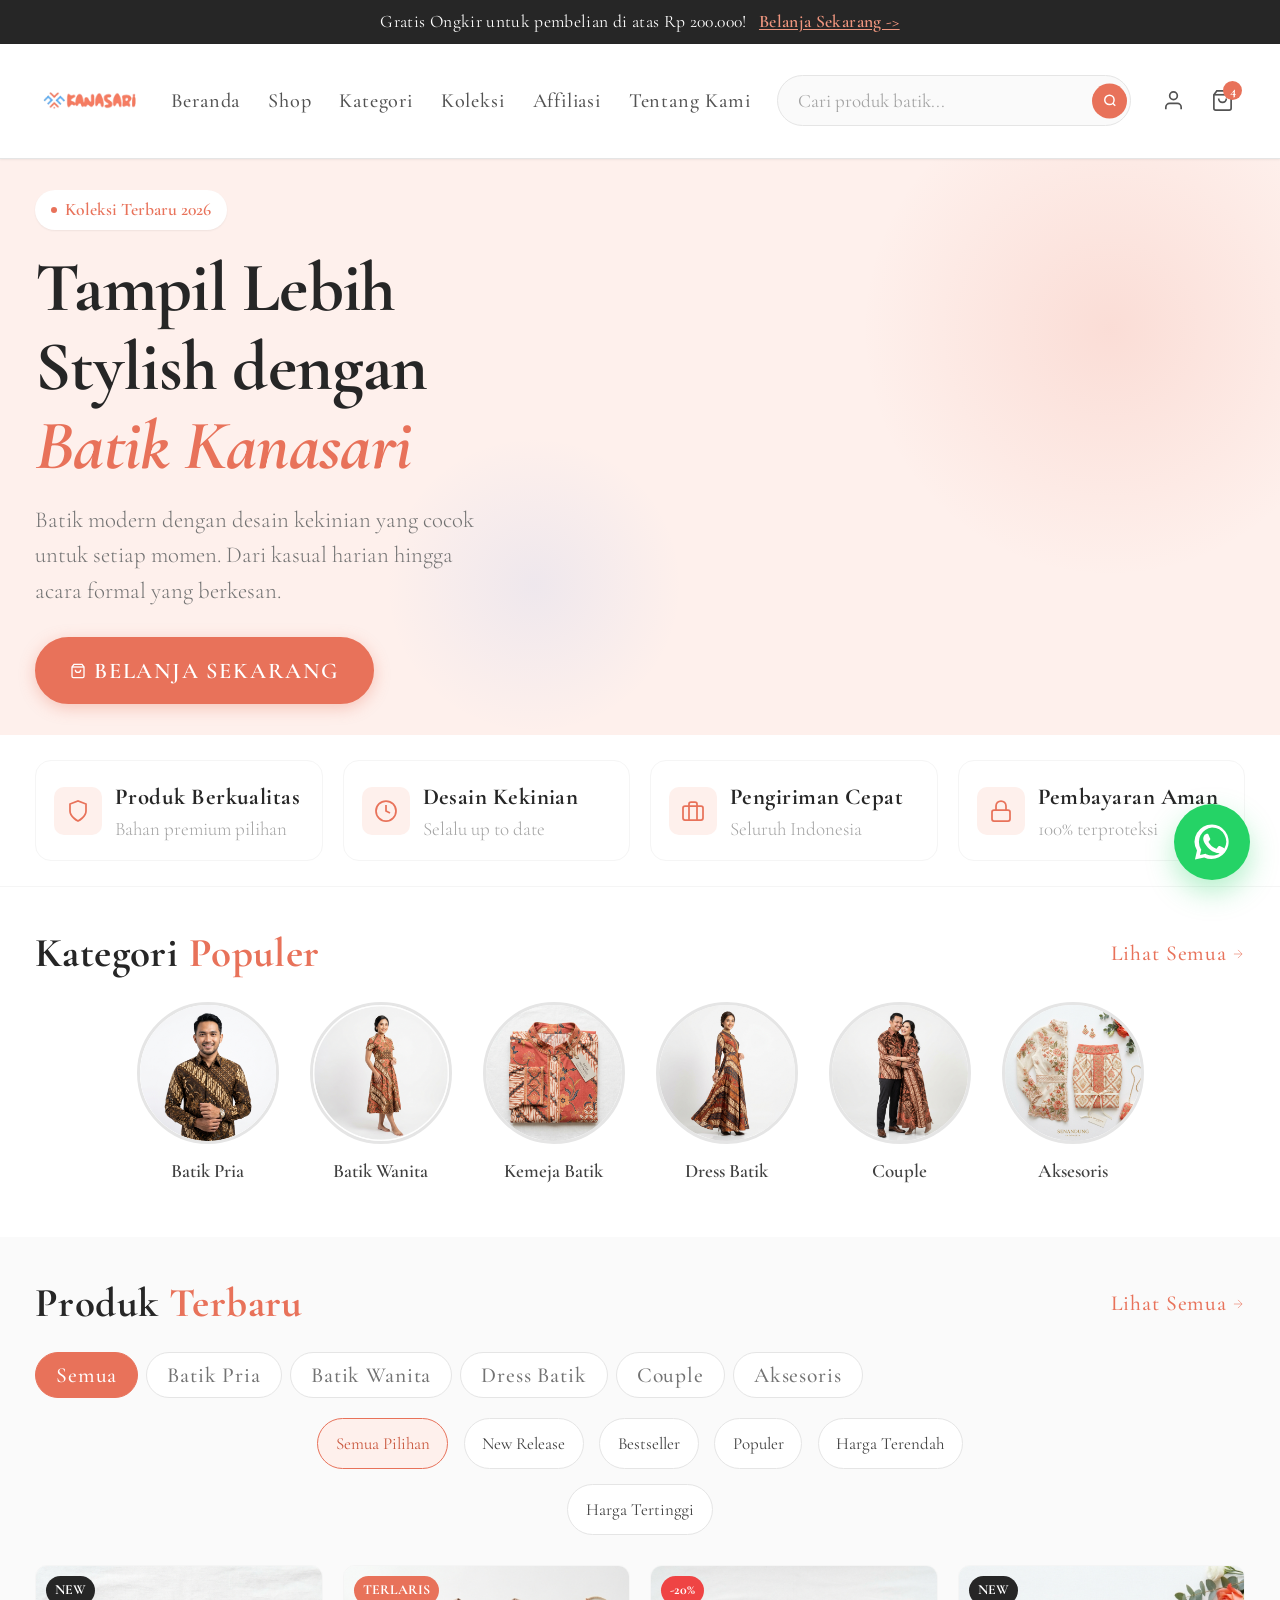
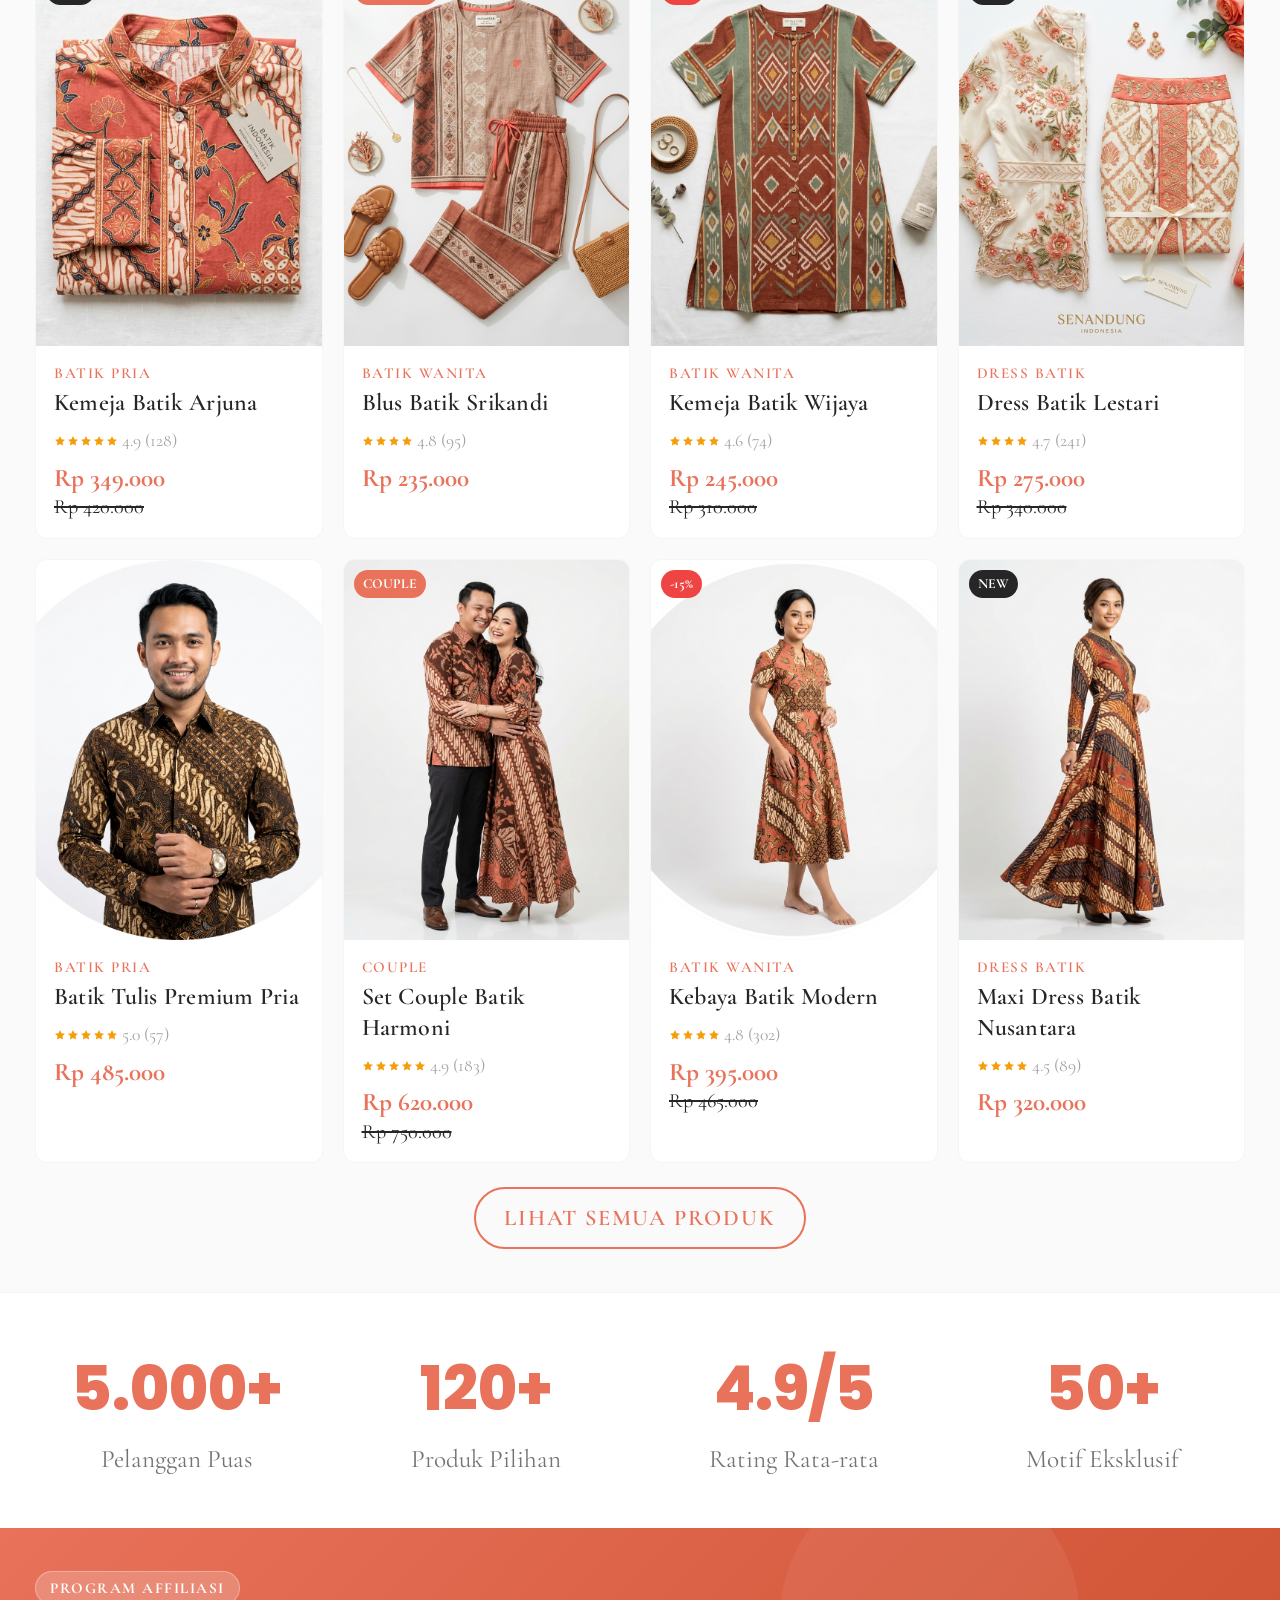
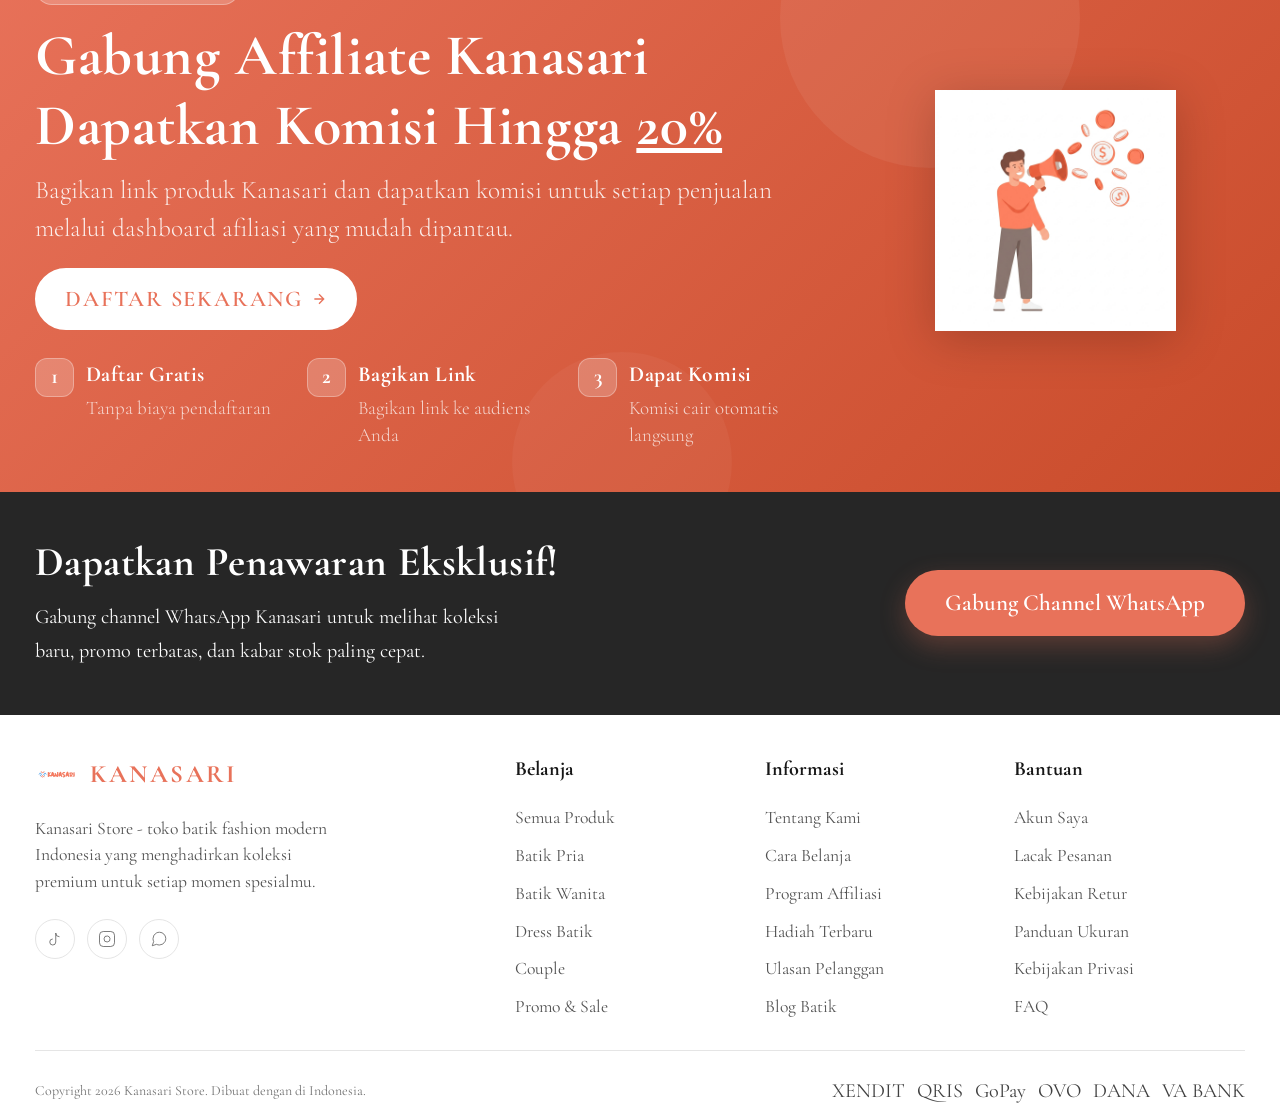
==== index.html @ a5b1cccd "Initial Kanasari Store frontend prototype" ====
<!doctype html>
<html lang="id">
  <head>
    <meta charset="UTF-8" />
    <meta name="viewport" content="width=device-width, initial-scale=1.0" />
    <title>Kanasari Store - Batik Fashion Modern Indonesia</title>
    <meta
      name="description"
      content="Kanasari Store - toko batik fashion modern terpercaya. Temukan koleksi batik pria, wanita, couple, dan dress batik berkualitas premium. Gratis ongkir, pembayaran aman."
    />
    <link rel="preconnect" href="https://fonts.googleapis.com" />
    <link rel="preconnect" href="https://fonts.gstatic.com" crossorigin />
    <link
      href="https://fonts.googleapis.com/css2?family=Poppins:wght@300;400;500;600;700;800&display=swap"
      rel="stylesheet"
    />
    <link rel="stylesheet" href="assets/css/style.css?v=desktop-plus10a" />
    <link
      rel="icon"
      href="data:image/svg+xml,<svg xmlns='http://www.w3.org/2000/svg' viewBox='0 0 100 100'><text y='.9em' font-size='90'>K</text></svg>"
    />
  </head>
  <body>
    <!-- ==============================
     ANNOUNCEMENT BAR
     ============================== -->
    <div class="announcement-bar" id="ann-bar">
      Gratis Ongkir untuk pembelian di atas Rp 200.000!
      <a href="#products">Belanja Sekarang -></a>
    </div>

    <!-- ==============================
     NAVBAR
     ============================== -->
    <nav id="navbar" role="navigation" aria-label="Navigasi utama">
      <div class="container">
        <div class="nav-inner">
          <!-- Logo -->
          <a
            href="index.html"
            class="nav-logo"
            aria-label="Kanasari Store - Home"
          >
            <img
              src="assets/img/logo.png"
              alt="Kanasari"
              onerror="
                this.onerror = null;
                this.src = '';
                this.parentElement.innerHTML =
                  '<span style=\'font-size: 1.375rem;font-weight:700;color:#E8725A;letter-spacing:1px;\'>KANASARI</span>';
              "
            />
          </a>

          <!-- Desktop Nav Links -->
          <ul class="nav-links" role="list">
            <li>
              <a href="index.html" class="nav-link active" id="nl-home"
                >Beranda</a
              >
            </li>
            <li><a href="#products" class="nav-link" id="nl-shop">Shop</a></li>
            <li>
              <a href="#categories" class="nav-link" id="nl-cat">Kategori</a>
            </li>
            <li><a href="#" class="nav-link" id="nl-koleksi">Koleksi</a></li>
            <li>
              <a href="affiliate-login.html" class="nav-link" id="nl-aff"
                >Affiliasi</a
              >
            </li>
            <li>
              <a href="#about-strip" class="nav-link" id="nl-about"
                >Tentang Kami</a
              >
            </li>
          </ul>

          <!-- Search -->
          <div class="nav-search" role="search">
            <label for="nav-search-input" class="visually-hidden"
              >Cari produk</label
            >
            <input
              type="search"
              id="nav-search-input"
              placeholder="Cari produk batik..."
              autocomplete="off"
            />
            <button class="nav-search-btn" aria-label="Cari">
              <svg viewBox="0 0 24 24" fill="none" stroke="currentColor">
                <circle cx="11" cy="11" r="8" />
                <line x1="21" y1="21" x2="16.65" y2="16.65" />
              </svg>
            </button>
          </div>

          <!-- Nav Action Icons -->
          <div class="nav-actions">
            <a
              href="login.html"
              class="nav-action-btn"
              id="nav-account"
              aria-label="Akun Saya"
            >
              <svg viewBox="0 0 24 24" fill="none" stroke="currentColor">
                <path d="M20 21v-2a4 4 0 0 0-4-4H8a4 4 0 0 0-4 4v2" />
                <circle cx="12" cy="7" r="4" />
              </svg>
            </a>
            <button
              class="nav-action-btn"
              id="cart-toggle-btn"
              aria-label="Keranjang"
              style="position: relative"
            >
              <svg viewBox="0 0 24 24" fill="none" stroke="currentColor">
                <path d="M6 2L3 6v14a2 2 0 0 0 2 2h14a2 2 0 0 0 2-2V6l-3-4z" />
                <line x1="3" y1="6" x2="21" y2="6" />
                <path d="M16 10a4 4 0 0 1-8 0" />
              </svg>
              <span class="nav-badge" id="cart-count" aria-label="3 item"
                >3</span
              >
            </button>
            <!-- Mobile Toggle -->
            <button
              class="nav-toggle"
              id="nav-toggle-btn"
              aria-label="Menu"
              aria-expanded="false"
            >
              <div class="hamburger" id="hamburger">
                <span></span><span></span><span></span>
              </div>
            </button>
          </div>
        </div>
      </div>
    </nav>

    <!-- Mobile Menu -->
    <div class="nav-mobile" id="nav-mobile">
      <ul class="nav-mobile-links">
        <li><a href="index.html" class="nav-mobile-link">Beranda</a></li>
        <li><a href="#products" class="nav-mobile-link">Shop</a></li>
        <li><a href="#categories" class="nav-mobile-link">Kategori</a></li>
        <li><a href="#" class="nav-mobile-link">Koleksi</a></li>
        <li>
          <a href="affiliate-login.html" class="nav-mobile-link">Affiliasi</a>
        </li>
        <li><a href="#about-strip" class="nav-mobile-link">Tentang Kami</a></li>
      </ul>
    </div>

    <!-- ==============================
     MAIN CONTENT
     ============================== -->
    <main>
      <!-- ========== HERO ========== -->
      <section id="hero" aria-label="Banner utama">
        <div class="container">
          <div class="hero-inner">
            <!-- Content -->
            <div class="hero-content" data-reveal>
              <div class="hero-badge">Koleksi Terbaru 2026</div>
              <h1 class="hero-title">
                Tampil Lebih<br />
                Stylish dengan<br />
                <span class="accent">Batik Kanasari</span>
              </h1>
              <p class="hero-desc">
                Batik modern dengan desain kekinian yang cocok untuk setiap
                momen. Dari kasual harian hingga acara formal yang berkesan.
              </p>
              <div class="hero-actions">
                <a
                  href="#products"
                  class="btn btn-primary btn-lg"
                  id="hero-shop-btn"
                >
                  <svg viewBox="0 0 24 24" fill="none" stroke="currentColor">
                    <path
                      d="M6 2L3 6v14a2 2 0 0 0 2 2h14a2 2 0 0 0 2-2V6l-3-4z"
                    />
                    <line x1="3" y1="6" x2="21" y2="6" />
                    <path d="M16 10a4 4 0 0 1-8 0" />
                  </svg>
                  Belanja Sekarang
                </a>
              </div>
            </div>

            <!-- Hero Image -->
            <div class="hero-image-wrap" data-reveal data-delay="2">
              <div class="hero-slider" aria-label="Slide koleksi Kanasari">
                <img
                  src="assets/img/hero.png"
                  alt="Pasangan mengenakan batik Kanasari"
                  class="hero-image hero-slide hero-slide-1"
                  loading="eager"
                  width="480"
                  height="480"
                />
                <img
                  src="assets/img/cat_wanita.png"
                  alt="Koleksi batik wanita Kanasari"
                  class="hero-image hero-slide hero-slide-2"
                  loading="eager"
                  width="480"
                  height="480"
                />
                <img
                  src="assets/img/cat_couple.png"
                  alt="Koleksi batik couple Kanasari"
                  class="hero-image hero-slide hero-slide-3"
                  loading="eager"
                  width="480"
                  height="480"
                />
              </div>
            </div>
          </div>
        </div>
      </section>

      <!-- ========== FEATURES ========== -->
      <section id="features" aria-label="Keunggulan toko">
        <div class="container">
          <div class="features-grid">
            <div class="feature-item" data-reveal>
              <div class="feature-icon">
                <svg viewBox="0 0 24 24" fill="none" stroke="currentColor">
                  <path d="M12 22s8-4 8-10V5l-8-3-8 3v7c0 6 8 10 8 10z" />
                </svg>
              </div>
              <div class="feature-text">
                <div class="feature-title">Produk Berkualitas</div>
                <div class="feature-desc">Bahan premium pilihan</div>
              </div>
            </div>

            <div class="feature-item" data-reveal data-delay="1">
              <div class="feature-icon">
                <svg viewBox="0 0 24 24" fill="none" stroke="currentColor">
                  <circle cx="12" cy="12" r="10" />
                  <path d="M12 6v6l4 2" />
                </svg>
              </div>
              <div class="feature-text">
                <div class="feature-title">Desain Kekinian</div>
                <div class="feature-desc">Selalu up to date</div>
              </div>
            </div>

            <div class="feature-item" data-reveal data-delay="2">
              <div class="feature-icon">
                <svg viewBox="0 0 24 24" fill="none" stroke="currentColor">
                  <rect x="2" y="7" width="20" height="14" rx="2" ry="2" />
                  <path d="M16 21V5a2 2 0 0 0-2-2h-4a2 2 0 0 0-2 2v16" />
                </svg>
              </div>
              <div class="feature-text">
                <div class="feature-title">Pengiriman Cepat</div>
                <div class="feature-desc">Seluruh Indonesia</div>
              </div>
            </div>

            <div class="feature-item" data-reveal data-delay="3">
              <div class="feature-icon">
                <svg viewBox="0 0 24 24" fill="none" stroke="currentColor">
                  <rect x="3" y="11" width="18" height="11" rx="2" ry="2" />
                  <path d="M7 11V7a5 5 0 0 1 10 0v4" />
                </svg>
              </div>
              <div class="feature-text">
                <div class="feature-title">Pembayaran Aman</div>
                <div class="feature-desc">100% terproteksi</div>
              </div>
            </div>
          </div>
        </div>
      </section>

      <!-- ========== CATEGORIES ========== -->
      <section id="categories" class="section" aria-label="Kategori produk">
        <div class="container">
          <div class="section-header" data-reveal>
            <h2 class="section-title">Kategori <span>Populer</span></h2>
            <a href="#products" class="see-all" id="see-all-cats" onclick="filterTab('all')">
              Lihat Semua
              <svg
                viewBox="0 0 24 24"
                fill="none"
                stroke="currentColor"
                width="14"
                height="14"
              >
                <path d="M5 12h14M12 5l7 7-7 7" />
              </svg>
            </a>
          </div>

          <div class="categories-scroll" role="list" data-reveal data-delay="1">
            <div
              class="category-item"
              role="listitem"
              onclick="filterTab('pria')"
              aria-label="Kategori Batik Pria"
            >
              <div class="category-img-wrap">
                <img
                  src="assets/img/cat_pria.png"
                  alt="Batik Pria"
                  class="category-img"
                  loading="lazy"
                  width="100"
                  height="100"
                />
              </div>
              <span class="category-name">Batik Pria</span>
            </div>

            <div
              class="category-item"
              role="listitem"
              onclick="filterTab('wanita')"
              aria-label="Kategori Batik Wanita"
            >
              <div class="category-img-wrap">
                <img
                  src="assets/img/cat_wanita.png"
                  alt="Batik Wanita"
                  class="category-img"
                  loading="lazy"
                  width="100"
                  height="100"
                />
              </div>
              <span class="category-name">Batik Wanita</span>
            </div>

            <div
              class="category-item"
              role="listitem"
              onclick="filterTab('pria')"
              aria-label="Kategori Kemeja Batik"
            >
              <div class="category-img-wrap">
                <img
                  src="assets/img/product_1.png"
                  alt="Kemeja Batik"
                  class="category-img"
                  loading="lazy"
                  width="100"
                  height="100"
                />
              </div>
              <span class="category-name">Kemeja Batik</span>
            </div>

            <div
              class="category-item"
              role="listitem"
              onclick="filterTab('dress')"
              aria-label="Kategori Dress Batik"
            >
              <div class="category-img-wrap">
                <img
                  src="assets/img/cat_dress.png"
                  alt="Dress Batik"
                  class="category-img"
                  loading="lazy"
                  width="100"
                  height="100"
                />
              </div>
              <span class="category-name">Dress Batik</span>
            </div>

            <div
              class="category-item"
              role="listitem"
              onclick="filterTab('couple')"
              aria-label="Kategori Couple Batik"
            >
              <div class="category-img-wrap">
                <img
                  src="assets/img/cat_couple.png"
                  alt="Couple Batik"
                  class="category-img"
                  loading="lazy"
                  width="100"
                  height="100"
                />
              </div>
              <span class="category-name">Couple</span>
            </div>

            <div
              class="category-item"
              role="listitem"
              onclick="filterTab('aksesoris')"
              aria-label="Kategori Aksesoris"
            >
              <div class="category-img-wrap">
                <img
                  src="assets/img/product_4.png"
                  alt="Aksesoris"
                  class="category-img"
                  loading="lazy"
                  width="100"
                  height="100"
                />
              </div>
              <span class="category-name">Aksesoris</span>
            </div>
          </div>
        </div>
      </section>

      <!-- ========== PRODUCTS ========== -->
      <section id="products" class="section" aria-label="Produk terbaru">
        <div class="container">
          <div class="section-header" data-reveal>
            <h2 class="section-title">Produk <span>Terbaru</span></h2>
            <a href="shop.html" class="see-all" id="see-all-products">
              Lihat Semua
              <svg
                viewBox="0 0 24 24"
                fill="none"
                stroke="currentColor"
                width="14"
                height="14"
              >
                <path d="M5 12h14M12 5l7 7-7 7" />
              </svg>
            </a>
          </div>

          <!-- Filter Tabs -->
          <div
            class="product-filter-tabs"
            role="group"
            aria-label="Filter kategori produk"
          >
            <button
              class="filter-tab active"
              data-cat="all"
              onclick="filterTab('all')"
              id="ft-all"
            >
              Semua
            </button>
            <button
              class="filter-tab"
              data-cat="pria"
              onclick="filterTab('pria')"
              id="ft-pria"
            >
              Batik Pria
            </button>
            <button
              class="filter-tab"
              data-cat="wanita"
              onclick="filterTab('wanita')"
              id="ft-wanita"
            >
              Batik Wanita
            </button>
            <button
              class="filter-tab"
              data-cat="dress"
              onclick="filterTab('dress')"
              id="ft-dress"
            >
              Dress Batik
            </button>
            <button
              class="filter-tab"
              data-cat="couple"
              onclick="filterTab('couple')"
              id="ft-couple"
            >
              Couple
            </button>
            <button
              class="filter-tab"
              data-cat="aksesoris"
              onclick="filterTab('aksesoris')"
              id="ft-aksesoris"
            >
              Aksesoris
            </button>
          </div>

          <div class="subcategory-filter-tabs" role="group" aria-label="Filter subkategori produk">
            <button class="sub-filter-tab active" data-subcat="all" onclick="filterSubTab('all')">Semua Pilihan</button>
            <button class="sub-filter-tab" data-subcat="new" onclick="filterSubTab('new')">New Release</button>
            <button class="sub-filter-tab" data-subcat="best" onclick="filterSubTab('best')">Bestseller</button>
            <button class="sub-filter-tab" data-subcat="popular" onclick="filterSubTab('popular')">Populer</button>
            <button class="sub-filter-tab" data-subcat="low" onclick="filterSubTab('low')">Harga Terendah</button>
            <button class="sub-filter-tab" data-subcat="high" onclick="filterSubTab('high')">Harga Tertinggi</button>
          </div>

          <!-- Products Grid -->
          <div class="products-grid" id="products-grid">
            <!-- Card 1 -->
            <article class="product-card" data-cat="pria" data-reveal>
              <div class="product-card-img-wrap">
                <img
                  src="assets/img/product_1.png"
                  alt="Kemeja Batik Arjuna"
                  class="product-card-img"
                  loading="lazy"
                  width="300"
                  height="400"
                />
                <div class="product-badges">
                  <span class="badge badge-new">New</span>
                </div>
                <div class="product-card-actions">
                  <button
                    class="card-action-btn"
                    onclick="toggleWish(this, 'Kemeja Batik Arjuna')"
                    aria-label="Wishlist"
                  >
                    <svg viewBox="0 0 24 24" fill="none" stroke="currentColor">
                      <path
                        d="M20.84 4.61a5.5 5.5 0 0 0-7.78 0L12 5.67l-1.06-1.06a5.5 5.5 0 0 0-7.78 7.78l1.06 1.06L12 21.23l7.78-7.78 1.06-1.06a5.5 5.5 0 0 0 0-7.78z"
                      />
                    </svg>
                  </button>
                  <a
                    href="product.html"
                    class="card-action-btn"
                    aria-label="Lihat detail"
                  >
                    <svg viewBox="0 0 24 24" fill="none" stroke="currentColor">
                      <path d="M1 12s4-8 11-8 11 8 11 8-4 8-11 8-11-8-11-8z" />
                      <circle cx="12" cy="12" r="3" />
                    </svg>
                  </a>
                </div>
                <button
                  class="product-quick-add"
                  onclick="addCart('Kemeja Batik Arjuna', 'Rp 349.000')"
                  aria-label="Tambah ke keranjang"
                >
                  + Keranjang
                </button>
              </div>
              <div class="product-card-info">
                <div class="product-card-cat">Batik Pria</div>
                <h3 class="product-card-name">
                  <a
                    href="product.html"
                    style="color: inherit; text-decoration: none"
                    >Kemeja Batik Arjuna</a
                  >
                </h3>
                <div class="product-card-rating">
                  <div class="stars" aria-label="4.9 bintang">
                    <svg viewBox="0 0 24 24">
                      <polygon
                        points="12 2 15.09 8.26 22 9.27 17 14.14 18.18 21.02 12 17.77 5.82 21.02 7 14.14 2 9.27 8.91 8.26 12 2"
                      />
                    </svg>
                    <svg viewBox="0 0 24 24">
                      <polygon
                        points="12 2 15.09 8.26 22 9.27 17 14.14 18.18 21.02 12 17.77 5.82 21.02 7 14.14 2 9.27 8.91 8.26 12 2"
                      />
                    </svg>
                    <svg viewBox="0 0 24 24">
                      <polygon
                        points="12 2 15.09 8.26 22 9.27 17 14.14 18.18 21.02 12 17.77 5.82 21.02 7 14.14 2 9.27 8.91 8.26 12 2"
                      />
                    </svg>
                    <svg viewBox="0 0 24 24">
                      <polygon
                        points="12 2 15.09 8.26 22 9.27 17 14.14 18.18 21.02 12 17.77 5.82 21.02 7 14.14 2 9.27 8.91 8.26 12 2"
                      />
                    </svg>
                    <svg viewBox="0 0 24 24">
                      <polygon
                        points="12 2 15.09 8.26 22 9.27 17 14.14 18.18 21.02 12 17.77 5.82 21.02 7 14.14 2 9.27 8.91 8.26 12 2"
                      />
                    </svg>
                  </div>
                  <span class="rating-count">4.9 (128)</span>
                </div>
                <div class="product-card-price">
                  <span class="price-main">Rp 349.000</span>
                  <span class="price-original">Rp 420.000</span>
                </div>
              </div>
            </article>

            <!-- Card 2 -->
            <article
              class="product-card"
              data-cat="wanita"
              data-reveal
              data-delay="1"
            >
              <div class="product-card-img-wrap">
                <img
                  src="assets/img/product_2.png"
                  alt="Blus Batik Srikandi"
                  class="product-card-img"
                  loading="lazy"
                  width="300"
                  height="400"
                />
                <div class="product-badges">
                  <span class="badge badge-best">Terlaris</span>
                </div>
                <div class="product-card-actions">
                  <button
                    class="card-action-btn"
                    onclick="toggleWish(this, 'Blus Batik Srikandi')"
                    aria-label="Wishlist"
                  >
                    <svg viewBox="0 0 24 24" fill="none" stroke="currentColor">
                      <path
                        d="M20.84 4.61a5.5 5.5 0 0 0-7.78 0L12 5.67l-1.06-1.06a5.5 5.5 0 0 0-7.78 7.78l1.06 1.06L12 21.23l7.78-7.78 1.06-1.06a5.5 5.5 0 0 0 0-7.78z"
                      />
                    </svg>
                  </button>
                  <a
                    href="product.html"
                    class="card-action-btn"
                    aria-label="Lihat detail"
                  >
                    <svg viewBox="0 0 24 24" fill="none" stroke="currentColor">
                      <path d="M1 12s4-8 11-8 11 8 11 8-4 8-11 8-11-8-11-8z" />
                      <circle cx="12" cy="12" r="3" />
                    </svg>
                  </a>
                </div>
                <button
                  class="product-quick-add"
                  onclick="addCart('Blus Batik Srikandi', 'Rp 235.000')"
                  aria-label="Tambah ke keranjang"
                >
                  + Keranjang
                </button>
              </div>
              <div class="product-card-info">
                <div class="product-card-cat">Batik Wanita</div>
                <h3 class="product-card-name">
                  <a
                    href="product.html"
                    style="color: inherit; text-decoration: none"
                    >Blus Batik Srikandi</a
                  >
                </h3>
                <div class="product-card-rating">
                  <div class="stars" aria-label="4.8 bintang">
                    <svg viewBox="0 0 24 24">
                      <polygon
                        points="12 2 15.09 8.26 22 9.27 17 14.14 18.18 21.02 12 17.77 5.82 21.02 7 14.14 2 9.27 8.91 8.26 12 2"
                      />
                    </svg>
                    <svg viewBox="0 0 24 24">
                      <polygon
                        points="12 2 15.09 8.26 22 9.27 17 14.14 18.18 21.02 12 17.77 5.82 21.02 7 14.14 2 9.27 8.91 8.26 12 2"
                      />
                    </svg>
                    <svg viewBox="0 0 24 24">
                      <polygon
                        points="12 2 15.09 8.26 22 9.27 17 14.14 18.18 21.02 12 17.77 5.82 21.02 7 14.14 2 9.27 8.91 8.26 12 2"
                      />
                    </svg>
                    <svg viewBox="0 0 24 24">
                      <polygon
                        points="12 2 15.09 8.26 22 9.27 17 14.14 18.18 21.02 12 17.77 5.82 21.02 7 14.14 2 9.27 8.91 8.26 12 2"
                      />
                    </svg>
                  </div>
                  <span class="rating-count">4.8 (95)</span>
                </div>
                <div class="product-card-price">
                  <span class="price-main">Rp 235.000</span>
                </div>
              </div>
            </article>

            <!-- Card 3 -->
            <article
              class="product-card"
              data-cat="wanita"
              data-reveal
              data-delay="2"
            >
              <div class="product-card-img-wrap">
                <img
                  src="assets/img/product_3.png"
                  alt="Kemeja Batik Wijaya"
                  class="product-card-img"
                  loading="lazy"
                  width="300"
                  height="400"
                />
                <div class="product-badges">
                  <span class="badge badge-sale">-20%</span>
                </div>
                <div class="product-card-actions">
                  <button
                    class="card-action-btn"
                    onclick="toggleWish(this, 'Kemeja Batik Wijaya')"
                    aria-label="Wishlist"
                  >
                    <svg viewBox="0 0 24 24" fill="none" stroke="currentColor">
                      <path
                        d="M20.84 4.61a5.5 5.5 0 0 0-7.78 0L12 5.67l-1.06-1.06a5.5 5.5 0 0 0-7.78 7.78l1.06 1.06L12 21.23l7.78-7.78 1.06-1.06a5.5 5.5 0 0 0 0-7.78z"
                      />
                    </svg>
                  </button>
                  <a
                    href="product.html"
                    class="card-action-btn"
                    aria-label="Lihat detail"
                  >
                    <svg viewBox="0 0 24 24" fill="none" stroke="currentColor">
                      <path d="M1 12s4-8 11-8 11 8 11 8-4 8-11 8-11-8-11-8z" />
                      <circle cx="12" cy="12" r="3" />
                    </svg>
                  </a>
                </div>
                <button
                  class="product-quick-add"
                  onclick="addCart('Kemeja Batik Wijaya', 'Rp 245.000')"
                  aria-label="Tambah ke keranjang"
                >
                  + Keranjang
                </button>
              </div>
              <div class="product-card-info">
                <div class="product-card-cat">Batik Wanita</div>
                <h3 class="product-card-name">
                  <a
                    href="product.html"
                    style="color: inherit; text-decoration: none"
                    >Kemeja Batik Wijaya</a
                  >
                </h3>
                <div class="product-card-rating">
                  <div class="stars" aria-label="4.6 bintang">
                    <svg viewBox="0 0 24 24">
                      <polygon
                        points="12 2 15.09 8.26 22 9.27 17 14.14 18.18 21.02 12 17.77 5.82 21.02 7 14.14 2 9.27 8.91 8.26 12 2"
                      />
                    </svg>
                    <svg viewBox="0 0 24 24">
                      <polygon
                        points="12 2 15.09 8.26 22 9.27 17 14.14 18.18 21.02 12 17.77 5.82 21.02 7 14.14 2 9.27 8.91 8.26 12 2"
                      />
                    </svg>
                    <svg viewBox="0 0 24 24">
                      <polygon
                        points="12 2 15.09 8.26 22 9.27 17 14.14 18.18 21.02 12 17.77 5.82 21.02 7 14.14 2 9.27 8.91 8.26 12 2"
                      />
                    </svg>
                    <svg viewBox="0 0 24 24">
                      <polygon
                        points="12 2 15.09 8.26 22 9.27 17 14.14 18.18 21.02 12 17.77 5.82 21.02 7 14.14 2 9.27 8.91 8.26 12 2"
                      />
                    </svg>
                  </div>
                  <span class="rating-count">4.6 (74)</span>
                </div>
                <div class="product-card-price">
                  <span class="price-main">Rp 245.000</span>
                  <span class="price-original">Rp 310.000</span>
                </div>
              </div>
            </article>

            <!-- Card 4 -->
            <article
              class="product-card"
              data-cat="dress"
              data-reveal
              data-delay="3"
            >
              <div class="product-card-img-wrap">
                <img
                  src="assets/img/product_4.png"
                  alt="Dress Batik Lestari"
                  class="product-card-img"
                  loading="lazy"
                  width="300"
                  height="400"
                />
                <div class="product-badges">
                  <span class="badge badge-new">New</span>
                </div>
                <div class="product-card-actions">
                  <button
                    class="card-action-btn"
                    onclick="toggleWish(this, 'Dress Batik Lestari')"
                    aria-label="Wishlist"
                  >
                    <svg viewBox="0 0 24 24" fill="none" stroke="currentColor">
                      <path
                        d="M20.84 4.61a5.5 5.5 0 0 0-7.78 0L12 5.67l-1.06-1.06a5.5 5.5 0 0 0-7.78 7.78l1.06 1.06L12 21.23l7.78-7.78 1.06-1.06a5.5 5.5 0 0 0 0-7.78z"
                      />
                    </svg>
                  </button>
                  <a
                    href="product.html"
                    class="card-action-btn"
                    aria-label="Lihat detail"
                  >
                    <svg viewBox="0 0 24 24" fill="none" stroke="currentColor">
                      <path d="M1 12s4-8 11-8 11 8 11 8-4 8-11 8-11-8-11-8z" />
                      <circle cx="12" cy="12" r="3" />
                    </svg>
                  </a>
                </div>
                <button
                  class="product-quick-add"
                  onclick="addCart('Dress Batik Lestari', 'Rp 275.000')"
                  aria-label="Tambah ke keranjang"
                >
                  + Keranjang
                </button>
              </div>
              <div class="product-card-info">
                <div class="product-card-cat">Dress Batik</div>
                <h3 class="product-card-name">
                  <a
                    href="product.html"
                    style="color: inherit; text-decoration: none"
                    >Dress Batik Lestari</a
                  >
                </h3>
                <div class="product-card-rating">
                  <div class="stars" aria-label="4.7 bintang">
                    <svg viewBox="0 0 24 24">
                      <polygon
                        points="12 2 15.09 8.26 22 9.27 17 14.14 18.18 21.02 12 17.77 5.82 21.02 7 14.14 2 9.27 8.91 8.26 12 2"
                      />
                    </svg>
                    <svg viewBox="0 0 24 24">
                      <polygon
                        points="12 2 15.09 8.26 22 9.27 17 14.14 18.18 21.02 12 17.77 5.82 21.02 7 14.14 2 9.27 8.91 8.26 12 2"
                      />
                    </svg>
                    <svg viewBox="0 0 24 24">
                      <polygon
                        points="12 2 15.09 8.26 22 9.27 17 14.14 18.18 21.02 12 17.77 5.82 21.02 7 14.14 2 9.27 8.91 8.26 12 2"
                      />
                    </svg>
                    <svg viewBox="0 0 24 24">
                      <polygon
                        points="12 2 15.09 8.26 22 9.27 17 14.14 18.18 21.02 12 17.77 5.82 21.02 7 14.14 2 9.27 8.91 8.26 12 2"
                      />
                    </svg>
                  </div>
                  <span class="rating-count">4.7 (241)</span>
                </div>
                <div class="product-card-price">
                  <span class="price-main">Rp 275.000</span>
                  <span class="price-original">Rp 340.000</span>
                </div>
              </div>
            </article>

            <!-- Card 5 -->
            <article class="product-card" data-cat="pria" data-reveal>
              <div class="product-card-img-wrap">
                <img
                  src="assets/img/cat_pria.png"
                  alt="Batik Tulis Premium Pria"
                  class="product-card-img"
                  loading="lazy"
                  width="300"
                  height="400"
                />
                <div class="product-card-actions">
                  <button
                    class="card-action-btn"
                    onclick="toggleWish(this, 'Batik Tulis Premium Pria')"
                    aria-label="Wishlist"
                  >
                    <svg viewBox="0 0 24 24" fill="none" stroke="currentColor">
                      <path
                        d="M20.84 4.61a5.5 5.5 0 0 0-7.78 0L12 5.67l-1.06-1.06a5.5 5.5 0 0 0-7.78 7.78l1.06 1.06L12 21.23l7.78-7.78 1.06-1.06a5.5 5.5 0 0 0 0-7.78z"
                      />
                    </svg>
                  </button>
                  <a
                    href="product.html"
                    class="card-action-btn"
                    aria-label="Lihat detail"
                  >
                    <svg viewBox="0 0 24 24" fill="none" stroke="currentColor">
                      <path d="M1 12s4-8 11-8 11 8 11 8-4 8-11 8-11-8-11-8z" />
                      <circle cx="12" cy="12" r="3" />
                    </svg>
                  </a>
                </div>
                <button
                  class="product-quick-add"
                  onclick="addCart('Batik Tulis Premium Pria', 'Rp 485.000')"
                  aria-label="Tambah ke keranjang"
                >
                  + Keranjang
                </button>
              </div>
              <div class="product-card-info">
                <div class="product-card-cat">Batik Pria</div>
                <h3 class="product-card-name">
                  <a
                    href="product.html"
                    style="color: inherit; text-decoration: none"
                    >Batik Tulis Premium Pria</a
                  >
                </h3>
                <div class="product-card-rating">
                  <div class="stars" aria-label="5 bintang">
                    <svg viewBox="0 0 24 24">
                      <polygon
                        points="12 2 15.09 8.26 22 9.27 17 14.14 18.18 21.02 12 17.77 5.82 21.02 7 14.14 2 9.27 8.91 8.26 12 2"
                      />
                    </svg>
                    <svg viewBox="0 0 24 24">
                      <polygon
                        points="12 2 15.09 8.26 22 9.27 17 14.14 18.18 21.02 12 17.77 5.82 21.02 7 14.14 2 9.27 8.91 8.26 12 2"
                      />
                    </svg>
                    <svg viewBox="0 0 24 24">
                      <polygon
                        points="12 2 15.09 8.26 22 9.27 17 14.14 18.18 21.02 12 17.77 5.82 21.02 7 14.14 2 9.27 8.91 8.26 12 2"
                      />
                    </svg>
                    <svg viewBox="0 0 24 24">
                      <polygon
                        points="12 2 15.09 8.26 22 9.27 17 14.14 18.18 21.02 12 17.77 5.82 21.02 7 14.14 2 9.27 8.91 8.26 12 2"
                      />
                    </svg>
                    <svg viewBox="0 0 24 24">
                      <polygon
                        points="12 2 15.09 8.26 22 9.27 17 14.14 18.18 21.02 12 17.77 5.82 21.02 7 14.14 2 9.27 8.91 8.26 12 2"
                      />
                    </svg>
                  </div>
                  <span class="rating-count">5.0 (57)</span>
                </div>
                <div class="product-card-price">
                  <span class="price-main">Rp 485.000</span>
                </div>
              </div>
            </article>

            <!-- Card 6 -->
            <article
              class="product-card"
              data-cat="couple"
              data-reveal
              data-delay="1"
            >
              <div class="product-card-img-wrap">
                <img
                  src="assets/img/cat_couple.png"
                  alt="Set Couple Batik Harmoni"
                  class="product-card-img"
                  loading="lazy"
                  width="300"
                  height="400"
                />
                <div class="product-badges">
                  <span class="badge badge-best">Couple</span>
                </div>
                <div class="product-card-actions">
                  <button
                    class="card-action-btn"
                    onclick="toggleWish(this, 'Set Couple Batik Harmoni')"
                    aria-label="Wishlist"
                  >
                    <svg viewBox="0 0 24 24" fill="none" stroke="currentColor">
                      <path
                        d="M20.84 4.61a5.5 5.5 0 0 0-7.78 0L12 5.67l-1.06-1.06a5.5 5.5 0 0 0-7.78 7.78l1.06 1.06L12 21.23l7.78-7.78 1.06-1.06a5.5 5.5 0 0 0 0-7.78z"
                      />
                    </svg>
                  </button>
                  <a
                    href="product.html"
                    class="card-action-btn"
                    aria-label="Lihat detail"
                  >
                    <svg viewBox="0 0 24 24" fill="none" stroke="currentColor">
                      <path d="M1 12s4-8 11-8 11 8 11 8-4 8-11 8-11-8-11-8z" />
                      <circle cx="12" cy="12" r="3" />
                    </svg>
                  </a>
                </div>
                <button
                  class="product-quick-add"
                  onclick="addCart('Set Couple Batik Harmoni', 'Rp 620.000')"
                  aria-label="Tambah ke keranjang"
                >
                  + Keranjang
                </button>
              </div>
              <div class="product-card-info">
                <div class="product-card-cat">Couple</div>
                <h3 class="product-card-name">
                  <a
                    href="product.html"
                    style="color: inherit; text-decoration: none"
                    >Set Couple Batik Harmoni</a
                  >
                </h3>
                <div class="product-card-rating">
                  <div class="stars" aria-label="4.9 bintang">
                    <svg viewBox="0 0 24 24">
                      <polygon
                        points="12 2 15.09 8.26 22 9.27 17 14.14 18.18 21.02 12 17.77 5.82 21.02 7 14.14 2 9.27 8.91 8.26 12 2"
                      />
                    </svg>
                    <svg viewBox="0 0 24 24">
                      <polygon
                        points="12 2 15.09 8.26 22 9.27 17 14.14 18.18 21.02 12 17.77 5.82 21.02 7 14.14 2 9.27 8.91 8.26 12 2"
                      />
                    </svg>
                    <svg viewBox="0 0 24 24">
                      <polygon
                        points="12 2 15.09 8.26 22 9.27 17 14.14 18.18 21.02 12 17.77 5.82 21.02 7 14.14 2 9.27 8.91 8.26 12 2"
                      />
                    </svg>
                    <svg viewBox="0 0 24 24">
                      <polygon
                        points="12 2 15.09 8.26 22 9.27 17 14.14 18.18 21.02 12 17.77 5.82 21.02 7 14.14 2 9.27 8.91 8.26 12 2"
                      />
                    </svg>
                    <svg viewBox="0 0 24 24">
                      <polygon
                        points="12 2 15.09 8.26 22 9.27 17 14.14 18.18 21.02 12 17.77 5.82 21.02 7 14.14 2 9.27 8.91 8.26 12 2"
                      />
                    </svg>
                  </div>
                  <span class="rating-count">4.9 (183)</span>
                </div>
                <div class="product-card-price">
                  <span class="price-main">Rp 620.000</span>
                  <span class="price-original">Rp 750.000</span>
                </div>
              </div>
            </article>

            <!-- Card 7 -->
            <article
              class="product-card"
              data-cat="wanita"
              data-reveal
              data-delay="2"
            >
              <div class="product-card-img-wrap">
                <img
                  src="assets/img/cat_wanita.png"
                  alt="Kebaya Batik Modern"
                  class="product-card-img"
                  loading="lazy"
                  width="300"
                  height="400"
                />
                <div class="product-badges">
                  <span class="badge badge-sale">-15%</span>
                </div>
                <div class="product-card-actions">
                  <button
                    class="card-action-btn"
                    onclick="toggleWish(this, 'Kebaya Batik Modern')"
                    aria-label="Wishlist"
                  >
                    <svg viewBox="0 0 24 24" fill="none" stroke="currentColor">
                      <path
                        d="M20.84 4.61a5.5 5.5 0 0 0-7.78 0L12 5.67l-1.06-1.06a5.5 5.5 0 0 0-7.78 7.78l1.06 1.06L12 21.23l7.78-7.78 1.06-1.06a5.5 5.5 0 0 0 0-7.78z"
                      />
                    </svg>
                  </button>
                  <a
                    href="product.html"
                    class="card-action-btn"
                    aria-label="Lihat detail"
                  >
                    <svg viewBox="0 0 24 24" fill="none" stroke="currentColor">
                      <path d="M1 12s4-8 11-8 11 8 11 8-4 8-11 8-11-8-11-8z" />
                      <circle cx="12" cy="12" r="3" />
                    </svg>
                  </a>
                </div>
                <button
                  class="product-quick-add"
                  onclick="addCart('Kebaya Batik Modern', 'Rp 395.000')"
                  aria-label="Tambah ke keranjang"
                >
                  + Keranjang
                </button>
              </div>
              <div class="product-card-info">
                <div class="product-card-cat">Batik Wanita</div>
                <h3 class="product-card-name">
                  <a
                    href="product.html"
                    style="color: inherit; text-decoration: none"
                    >Kebaya Batik Modern</a
                  >
                </h3>
                <div class="product-card-rating">
                  <div class="stars" aria-label="4.8 bintang">
                    <svg viewBox="0 0 24 24">
                      <polygon
                        points="12 2 15.09 8.26 22 9.27 17 14.14 18.18 21.02 12 17.77 5.82 21.02 7 14.14 2 9.27 8.91 8.26 12 2"
                      />
                    </svg>
                    <svg viewBox="0 0 24 24">
                      <polygon
                        points="12 2 15.09 8.26 22 9.27 17 14.14 18.18 21.02 12 17.77 5.82 21.02 7 14.14 2 9.27 8.91 8.26 12 2"
                      />
                    </svg>
                    <svg viewBox="0 0 24 24">
                      <polygon
                        points="12 2 15.09 8.26 22 9.27 17 14.14 18.18 21.02 12 17.77 5.82 21.02 7 14.14 2 9.27 8.91 8.26 12 2"
                      />
                    </svg>
                    <svg viewBox="0 0 24 24">
                      <polygon
                        points="12 2 15.09 8.26 22 9.27 17 14.14 18.18 21.02 12 17.77 5.82 21.02 7 14.14 2 9.27 8.91 8.26 12 2"
                      />
                    </svg>
                  </div>
                  <span class="rating-count">4.8 (302)</span>
                </div>
                <div class="product-card-price">
                  <span class="price-main">Rp 395.000</span>
                  <span class="price-original">Rp 465.000</span>
                </div>
              </div>
            </article>

            <!-- Card 8 -->
            <article
              class="product-card"
              data-cat="dress"
              data-reveal
              data-delay="3"
            >
              <div class="product-card-img-wrap">
                <img
                  src="assets/img/cat_dress.png"
                  alt="Maxi Dress Batik Nusantara"
                  class="product-card-img"
                  loading="lazy"
                  width="300"
                  height="400"
                />
                <div class="product-badges">
                  <span class="badge badge-new">New</span>
                </div>
                <div class="product-card-actions">
                  <button
                    class="card-action-btn"
                    onclick="toggleWish(this, 'Maxi Dress Batik Nusantara')"
                    aria-label="Wishlist"
                  >
                    <svg viewBox="0 0 24 24" fill="none" stroke="currentColor">
                      <path
                        d="M20.84 4.61a5.5 5.5 0 0 0-7.78 0L12 5.67l-1.06-1.06a5.5 5.5 0 0 0-7.78 7.78l1.06 1.06L12 21.23l7.78-7.78 1.06-1.06a5.5 5.5 0 0 0 0-7.78z"
                      />
                    </svg>
                  </button>
                  <a
                    href="product.html"
                    class="card-action-btn"
                    aria-label="Lihat detail"
                  >
                    <svg viewBox="0 0 24 24" fill="none" stroke="currentColor">
                      <path d="M1 12s4-8 11-8 11 8 11 8-4 8-11 8-11-8-11-8z" />
                      <circle cx="12" cy="12" r="3" />
                    </svg>
                  </a>
                </div>
                <button
                  class="product-quick-add"
                  onclick="addCart('Maxi Dress Batik Nusantara', 'Rp 320.000')"
                  aria-label="Tambah ke keranjang"
                >
                  + Keranjang
                </button>
              </div>
              <div class="product-card-info">
                <div class="product-card-cat">Dress Batik</div>
                <h3 class="product-card-name">
                  <a
                    href="product.html"
                    style="color: inherit; text-decoration: none"
                    >Maxi Dress Batik Nusantara</a
                  >
                </h3>
                <div class="product-card-rating">
                  <div class="stars" aria-label="4.5 bintang">
                    <svg viewBox="0 0 24 24">
                      <polygon
                        points="12 2 15.09 8.26 22 9.27 17 14.14 18.18 21.02 12 17.77 5.82 21.02 7 14.14 2 9.27 8.91 8.26 12 2"
                      />
                    </svg>
                    <svg viewBox="0 0 24 24">
                      <polygon
                        points="12 2 15.09 8.26 22 9.27 17 14.14 18.18 21.02 12 17.77 5.82 21.02 7 14.14 2 9.27 8.91 8.26 12 2"
                      />
                    </svg>
                    <svg viewBox="0 0 24 24">
                      <polygon
                        points="12 2 15.09 8.26 22 9.27 17 14.14 18.18 21.02 12 17.77 5.82 21.02 7 14.14 2 9.27 8.91 8.26 12 2"
                      />
                    </svg>
                    <svg viewBox="0 0 24 24">
                      <polygon
                        points="12 2 15.09 8.26 22 9.27 17 14.14 18.18 21.02 12 17.77 5.82 21.02 7 14.14 2 9.27 8.91 8.26 12 2"
                      />
                    </svg>
                  </div>
                  <span class="rating-count">4.5 (89)</span>
                </div>
                <div class="product-card-price">
                  <span class="price-main">Rp 320.000</span>
                </div>
              </div>
            </article>
          </div>
          <!-- /products-grid -->

          <div class="products-loadmore" data-reveal>
            <a href="shop.html" class="btn btn-outline" id="load-more-btn"
              >Lihat Semua Produk</a
            >
          </div>
        </div>
      </section>

      <!-- ========== ABOUT STRIP ========== -->
      <style>
        .stats-grid {
          display: grid;
          grid-template-columns: repeat(4, 1fr);
          gap: 24px;
          text-align: center;
        }
        @media (max-width: 768px) {
          .stats-grid {
            grid-template-columns: repeat(2, 1fr);
          }
        }
        @media (max-width: 480px) {
          .stats-grid {
            grid-template-columns: 1fr;
          }
        }
      </style>
      <section
        id="about-strip"
        style="background: #fff; padding: 48px 0; border-top: 1px solid #f5f5f5"
      >
        <div class="container">
          <div class="stats-grid">
            <div data-reveal>
              <div
                style="
                  font-size: 3rem;
                  font-weight: 800;
                  color: #e8725a;
                  font-family: &quot;Poppins&quot;, sans-serif;
                "
              >
                5.000+
              </div>
              <div style="font-size: 1.25rem; color: #737373; margin-top: 4px">
                Pelanggan Puas
              </div>
            </div>
            <div data-reveal data-delay="1">
              <div
                style="
                  font-size: 3rem;
                  font-weight: 800;
                  color: #e8725a;
                  font-family: &quot;Poppins&quot;, sans-serif;
                "
              >
                120+
              </div>
              <div style="font-size: 1.25rem; color: #737373; margin-top: 4px">
                Produk Pilihan
              </div>
            </div>
            <div data-reveal data-delay="2">
              <div
                style="
                  font-size: 3rem;
                  font-weight: 800;
                  color: #e8725a;
                  font-family: &quot;Poppins&quot;, sans-serif;
                "
              >
                4.9/5
              </div>
              <div style="font-size: 1.25rem; color: #737373; margin-top: 4px">
                Rating Rata-rata
              </div>
            </div>
            <div data-reveal data-delay="3">
              <div
                style="
                  font-size: 3rem;
                  font-weight: 800;
                  color: #e8725a;
                  font-family: &quot;Poppins&quot;, sans-serif;
                "
              >
                50+
              </div>
              <div style="font-size: 1.25rem; color: #737373; margin-top: 4px">
                Motif Eksklusif
              </div>
            </div>
          </div>
        </div>
      </section>

      <!-- ========== AFFILIATE BANNER ========== -->
      <section id="affiliate-banner" aria-label="Program affiliasi Kanasari">
        <div class="container">
          <div class="affiliate-banner-inner">
            <div data-reveal>
              <div class="affiliate-banner-tag">PROGRAM AFFILIASI</div>
              <h2 class="affiliate-banner-title">
                Gabung Affiliate Kanasari<br />
                Dapatkan Komisi Hingga
                <span
                  style="text-decoration: underline; text-underline-offset: 4px"
                  >20%</span
                >
              </h2>
              <p class="affiliate-banner-desc">
                Bagikan link produk Kanasari dan dapatkan komisi untuk setiap
                penjualan melalui dashboard afiliasi yang mudah dipantau.
              </p>
              <a
                href="affiliate-login.html"
                class="btn btn-white"
                id="aff-banner-btn"
              >
                Daftar Sekarang
                <svg viewBox="0 0 24 24" fill="none" stroke="currentColor">
                  <path d="M5 12h14M12 5l7 7-7 7" />
                </svg>
              </a>

              <div class="affiliate-banner-steps" data-reveal data-delay="2">
                <div class="affiliate-step-item">
                  <div class="step-num">1</div>
                  <div>
                    <div class="step-body-title">Daftar Gratis</div>
                    <div class="step-body-desc">Tanpa biaya pendaftaran</div>
                  </div>
                </div>
                <div class="affiliate-step-item">
                  <div class="step-num">2</div>
                  <div>
                    <div class="step-body-title">Bagikan Link</div>
                    <div class="step-body-desc">
                      Bagikan link ke audiens Anda
                    </div>
                  </div>
                </div>
                <div class="affiliate-step-item">
                  <div class="step-num">3</div>
                  <div>
                    <div class="step-body-title">Dapat Komisi</div>
                    <div class="step-body-desc">
                      Komisi cair otomatis langsung
                    </div>
                  </div>
                </div>
              </div>
            </div>

            <div class="affiliate-banner-image" data-reveal data-delay="1">
              <img
                src="assets/img/affiliate_illus.png"
                alt="Ilustrasi program affiliasi"
                loading="lazy"
                width="380"
                height="240"
              />
            </div>
          </div>
        </div>
      </section>

      <!-- ========== NEWSLETTER ========== -->
      <section id="newsletter" aria-label="Newsletter">
        <div class="container">
          <div class="newsletter-inner">
            <div class="newsletter-content" data-reveal>
              <h2 class="newsletter-title">Dapatkan Penawaran Eksklusif!</h2>
              <p class="newsletter-desc">
                Gabung channel WhatsApp Kanasari untuk melihat koleksi baru,
                promo terbatas, dan kabar stok paling cepat.
              </p>
            </div>
            <div
              class="newsletter-form"
              id="nl-form"
              data-reveal
              data-delay="2"
            >
              <a
                href="https://wa.me/6281234567890?text=Saya%20ingin%20gabung%20channel%20WhatsApp%20Kanasari"
                target="_blank"
                rel="noopener"
                class="newsletter-btn whatsapp-channel-btn"
                id="nl-btn"
              >
                Gabung Channel WhatsApp
              </a>
            </div>
          </div>
        </div>
      </section>
    </main>

    <!-- ==============================
     FOOTER
     ============================== -->
    <footer id="footer" role="contentinfo">
      <div class="container">
        <div class="footer-grid">
          <!-- Brand -->
          <div>
            <div class="footer-logo-wrap">
              <img
                src="assets/img/logo.png"
                alt="Kanasari"
                onerror="this.style.display = 'none'"
              />
              <span class="footer-logo-name">KANASARI</span>
            </div>
            <p class="footer-desc">
              Kanasari Store - toko batik fashion modern Indonesia yang
              menghadirkan koleksi premium untuk setiap momen spesialmu.
            </p>
            <nav class="footer-socials" aria-label="Media sosial">
              <a
                href="https://www.tiktok.com/@kanasaristyle24"
                class="footer-social"
                target="_blank"
                rel="noopener"
                aria-label="TikTok"
              >
                <svg viewBox="0 0 24 24" fill="none" stroke="currentColor">
                  <path d="M9 12a4 4 0 1 0 4 4V4a5 5 0 0 0 5 5" />
                </svg>
              </a>
              <a href="#" class="footer-social" aria-label="Instagram">
                <svg viewBox="0 0 24 24" fill="none" stroke="currentColor">
                  <rect x="2" y="2" width="20" height="20" rx="5" ry="5" />
                  <path d="M16 11.37A4 4 0 1 1 12.63 8 4 4 0 0 1 16 11.37z" />
                  <line x1="17.5" y1="6.5" x2="17.51" y2="6.5" />
                </svg>
              </a>
              <a href="#" class="footer-social" aria-label="WhatsApp">
                <svg viewBox="0 0 24 24" fill="none" stroke="currentColor">
                  <path
                    d="M21 11.5a8.38 8.38 0 0 1-.9 3.8 8.5 8.5 0 0 1-7.6 4.7 8.38 8.38 0 0 1-3.8-.9L3 21l1.9-5.7a8.38 8.38 0 0 1-.9-3.8 8.5 8.5 0 0 1 4.7-7.6 8.38 8.38 0 0 1 3.8-.9h.5a8.48 8.48 0 0 1 8 8v.5z"
                  />
                </svg>
              </a>
            </nav>
          </div>

          <!-- Belanja -->
          <nav aria-label="Belanja">
            <h3 class="footer-col-title">Belanja</h3>
            <ul class="footer-links">
              <li>
                <a href="#" class="footer-link" id="fl-new">Semua Produk</a>
              </li>
              <li>
                <a href="#" class="footer-link" id="fl-pria">Batik Pria</a>
              </li>
              <li>
                <a href="#" class="footer-link" id="fl-wanita">Batik Wanita</a>
              </li>
              <li>
                <a href="#" class="footer-link" id="fl-dress">Dress Batik</a>
              </li>
              <li><a href="#" class="footer-link" id="fl-couple">Couple</a></li>
              <li>
                <a href="#" class="footer-link" id="fl-sale">Promo & Sale</a>
              </li>
            </ul>
          </nav>

          <!-- Informasi -->
          <nav aria-label="Informasi">
            <h3 class="footer-col-title">Informasi</h3>
            <ul class="footer-links">
              <li>
                <a href="#" class="footer-link" id="fl-tentang">Tentang Kami</a>
              </li>
              <li>
                <a href="#" class="footer-link" id="fl-cara-beli"
                  >Cara Belanja</a
                >
              </li>
              <li>
                <a href="affiliate-login.html" class="footer-link" id="fl-aff"
                  >Program Affiliasi</a
                >
              </li>
              <li>
                <a href="#" class="footer-link" id="fl-hadiah"
                  >Hadiah Terbaru</a
                >
              </li>
              <li>
                <a href="#" class="footer-link" id="fl-ulasan"
                  >Ulasan Pelanggan</a
                >
              </li>
              <li>
                <a href="#" class="footer-link" id="fl-blog">Blog Batik</a>
              </li>
            </ul>
          </nav>

          <!-- Bantuan -->
          <nav aria-label="Bantuan">
            <h3 class="footer-col-title">Bantuan</h3>
            <ul class="footer-links">
              <li>
                <a href="account/index.html" class="footer-link" id="fl-akun"
                  >Akun Saya</a
                >
              </li>
              <li>
                <a href="#" class="footer-link" id="fl-tracking"
                  >Lacak Pesanan</a
                >
              </li>
              <li>
                <a href="#" class="footer-link" id="fl-retur"
                  >Kebijakan Retur</a
                >
              </li>
              <li>
                <a href="#" class="footer-link" id="fl-ukuran"
                  >Panduan Ukuran</a
                >
              </li>
              <li>
                <a href="#" class="footer-link" id="fl-privasi"
                  >Kebijakan Privasi</a
                >
              </li>
              <li><a href="#" class="footer-link" id="fl-faq">FAQ</a></li>
            </ul>
          </nav>
        </div>

        <!-- Footer Bottom -->
        <div class="footer-bottom">
          <p class="footer-copy">
            Copyright 2026 Kanasari Store. Dibuat dengan di Indonesia.
          </p>
          <div class="footer-payments" aria-label="Metode pembayaran">
            <span class="payment-pill">XENDIT</span>
            <span class="payment-pill">QRIS</span>
            <span class="payment-pill">GoPay</span>
            <span class="payment-pill">OVO</span>
            <span class="payment-pill">DANA</span>
            <span class="payment-pill">VA BANK</span>
          </div>
        </div>
      </div>
    </footer>

    <!-- ==============================
     CART SIDEBAR
     ============================== -->
    <div class="cart-overlay" id="cart-overlay" aria-hidden="true"></div>
    <aside
      class="cart-sidebar"
      id="cart-sidebar"
      role="dialog"
      aria-modal="true"
      aria-label="Keranjang belanja"
    >
      <div class="cart-header">
        <h2 class="cart-title">Keranjang Belanja</h2>
        <button
          class="cart-close"
          id="cart-close-btn"
          aria-label="Tutup keranjang"
        >
          <svg viewBox="0 0 24 24" fill="none" stroke="currentColor">
            <line x1="18" y1="6" x2="6" y2="18" />
            <line x1="6" y1="6" x2="18" y2="18" />
          </svg>
        </button>
      </div>

      <div class="cart-body" id="cart-body">
        <!-- Cart Item 1 -->
        <div class="cart-item" id="ci-1">
          <img
            src="assets/img/product_1.png"
            alt="Kemeja Batik Arjuna"
            class="cart-item-img"
            loading="lazy"
            width="76"
            height="95"
          />
          <div class="cart-item-info">
            <div class="cart-item-name">Kemeja Batik Arjuna</div>
            <div class="cart-item-variant">Ukuran: M - Warna: Coklat</div>
            <div class="cart-item-price">Rp 349.000</div>
            <div class="cart-item-qty">
              <button
                class="qty-btn"
                onclick="chQty(-1, 1)"
                aria-label="Kurang"
              >
                -
              </button>
              <span class="qty-val" id="qv-1">1</span>
              <button class="qty-btn" onclick="chQty(1, 1)" aria-label="Tambah">
                +
              </button>
            </div>
          </div>
          <button class="cart-item-remove" onclick="rmCart(1)" aria-label="Hapus">
            <svg viewBox="0 0 24 24" fill="none" stroke="currentColor">
              <polyline points="3 6 5 6 21 6" />
              <path
                d="M19 6v14a2 2 0 0 1-2 2H7a2 2 0 0 1-2-2V6m3 0V4a1 1 0 0 1 1-1h4a1 1 0 0 1 1 1v2"
              />
            </svg>
          </button>
        </div>

        <!-- Cart Item 2 -->
        <div class="cart-item" id="ci-2">
          <img
            src="assets/img/product_2.png"
            alt="Blus Batik Srikandi"
            class="cart-item-img"
            loading="lazy"
            width="76"
            height="95"
          />
          <div class="cart-item-info">
            <div class="cart-item-name">Blus Batik Srikandi</div>
            <div class="cart-item-variant">Ukuran: S - Warna: Coral</div>
            <div class="cart-item-price">Rp 235.000</div>
            <div class="cart-item-qty">
              <button
                class="qty-btn"
                onclick="chQty(-1, 2)"
                aria-label="Kurang"
              >
                -
              </button>
              <span class="qty-val" id="qv-2">2</span>
              <button class="qty-btn" onclick="chQty(1, 2)" aria-label="Tambah">
                +
              </button>
            </div>
          </div>
          <button class="cart-item-remove" onclick="rmCart(2)" aria-label="Hapus">
            <svg viewBox="0 0 24 24" fill="none" stroke="currentColor">
              <polyline points="3 6 5 6 21 6" />
              <path
                d="M19 6v14a2 2 0 0 1-2 2H7a2 2 0 0 1-2-2V6m3 0V4a1 1 0 0 1 1-1h4a1 1 0 0 1 1 1v2"
              />
            </svg>
          </button>
        </div>

        <!-- Cart Item 3 -->
        <div class="cart-item" id="ci-3">
          <img
            src="assets/img/product_4.png"
            alt="Dress Batik Lestari"
            class="cart-item-img"
            loading="lazy"
            width="76"
            height="95"
          />
          <div class="cart-item-info">
            <div class="cart-item-name">Dress Batik Lestari</div>
            <div class="cart-item-variant">Ukuran: M - Warna: Navy</div>
            <div class="cart-item-price">Rp 275.000</div>
            <div class="cart-item-qty">
              <button
                class="qty-btn"
                onclick="chQty(-1, 3)"
                aria-label="Kurang"
              >
                -
              </button>
              <span class="qty-val" id="qv-3">1</span>
              <button class="qty-btn" onclick="chQty(1, 3)" aria-label="Tambah">
                +
              </button>
            </div>
          </div>
          <button class="cart-item-remove" onclick="rmCart(3)" aria-label="Hapus">
            <svg viewBox="0 0 24 24" fill="none" stroke="currentColor">
              <polyline points="3 6 5 6 21 6" />
              <path
                d="M19 6v14a2 2 0 0 1-2 2H7a2 2 0 0 1-2-2V6m3 0V4a1 1 0 0 1 1-1h4a1 1 0 0 1 1 1v2"
              />
            </svg>
          </button>
        </div>
      </div>
      <!-- /cart-body -->

      <div class="cart-footer">
        <div class="cart-subtotal">
          <span class="cart-subtotal-label">Subtotal</span>
          <span class="cart-subtotal-val" id="cart-total">Rp 1.094.000</span>
        </div>
        <p class="cart-note">Ongkos kirim & diskon dihitung saat checkout.</p>
        <button
          class="cart-checkout-btn"
          id="cart-checkout-btn"
          onclick="goToCheckout()"
        >
          Lanjut ke Checkout ->
        </button>
      </div>
    </aside>

    <!-- ==============================
     TOAST
     ============================== -->
    <div class="toast" id="toast" role="status" aria-live="polite">
      <div class="toast-check">
        <svg viewBox="0 0 24 24" fill="none" stroke="currentColor">
          <polyline points="20 6 9 17 4 12" />
        </svg>
      </div>
      <span id="toast-msg">Berhasil ditambahkan!</span>
    </div>

    <!-- SCRIPTS -->
    <script src="assets/js/main.js"></script>
  </body>
</html>
---- assets/css/style.css ----
/* =============================================
   KANASARI STORE  Design System v2
   Ref: Mockup Design (Poppins, Coral + Blue)
   ============================================= */

@import url("https://fonts.googleapis.com/css2?family=Cormorant+Garamond:ital,wght@0,300;0,400;0,500;0,600;0,700;1,300;1,400;1,500&display=swap");

/* =============================================
   CSS Variables
   ============================================= */
:root {
  /* Brand */
  --primary: #e8725a;
  --primary-dark: #c9573e;
  --primary-light: #f0967f;
  --primary-pale: #fef0ec;
  --secondary: #3b82f6;
  --secondary-dark: #2563eb;
  --secondary-pale: #eff6ff;

  /* Neutrals */
  --white: #ffffff;
  --neutral-50: #fafafa;
  --neutral-100: #f5f5f5;
  --neutral-200: #e5e5e5;
  --neutral-300: #d4d4d4;
  --neutral-400: #a3a3a3;
  --neutral-500: #737373;
  --neutral-600: #525252;
  --neutral-700: #404040;
  --neutral-800: #262626;
  --neutral-900: #171717;

  /* Success / Warning */
  --success: #22c55e;
  --warning: #f59e0b;
  --danger: #ef4444;

  /* Typography */
  --font: "Cormorant Garamond", Georgia, serif;
  --font-display: "Cormorant Garamond", Georgia, serif;
  --font-heading: "Cormorant Garamond", Georgia, serif;

  /* Spacing */
  --s1: 4px;
  --s2: 8px;
  --s3: 12px;
  --s4: 16px;
  --s5: 20px;
  --s6: 24px;
  --s8: 32px;
  --s10: 40px;
  --s12: 48px;
  --s16: 64px;
  --s20: 80px;

  /* Border Radius */
  --r-sm: 4px;
  --r-md: 8px;
  --r-lg: 12px;
  --r-xl: 16px;
  --r-2xl: 20px;
  --r-full: 9999px;

  /* Shadows */
  --shadow-sm: 0 1px 2px rgba(0, 0, 0, 0.06);
  --shadow-md: 0 4px 12px rgba(0, 0, 0, 0.08);
  --shadow-lg: 0 8px 24px rgba(0, 0, 0, 0.1);
  --shadow-xl: 0 16px 48px rgba(0, 0, 0, 0.12);
  --shadow-primary: 0 4px 16px rgba(232, 114, 90, 0.35);

  /* Transitions */
  --ease: cubic-bezier(0.25, 0.46, 0.45, 0.94);
  --ease-spring: cubic-bezier(0.34, 1.56, 0.64, 1);
  --t-fast: 150ms;
  --t-base: 250ms;
  --t-slow: 400ms;

  /* Layout */
  --max-w: 1440px;
  --nav-h: 140px;
}

/* =============================================
   Reset
   ============================================= */
*,
*::before,
*::after {
  box-sizing: border-box;
  margin: 0;
  padding: 0;
}
html {
  scroll-behavior: smooth;
  font-size: 19.2px;
}
body {
  font-family: var(--font);
  font-size: 1rem;
  color: var(--neutral-700);
  background: var(--white);
  line-height: 1.65;
  -webkit-font-smoothing: antialiased;
  font-weight: 400;
}
img {
  max-width: 100%;
  height: auto;
  display: block;
}
a {
  color: inherit;
  text-decoration: none;
}
button {
  cursor: pointer;
  border: none;
  background: none;
  font-family: inherit;
}
ul,
ol {
  list-style: none;
}
input,
select,
textarea {
  font-family: inherit;
}
address {
  font-style: normal;
}

/* =============================================
   Utilities
   ============================================= */
.container {
  width: 100%;
  max-width: var(--max-w);
  margin: 0 auto;
  padding: 0 40px;
}
.section {
  padding: var(--s12) 0;
}
.section-sm {
  padding: var(--s8) 0;
}
.visually-hidden {
  position: absolute;
  width: 1px;
  height: 1px;
  overflow: hidden;
  clip: rect(0, 0, 0, 0);
}

/* Section Header */
.section-header {
  display: flex;
  align-items: center;
  justify-content: space-between;
  margin-bottom: var(--s6);
}
.section-title {
  font-size: 40.6px;
  font-weight: 700;
  color: var(--neutral-800);
  letter-spacing: 0.01em;
}
.section-title span {
  color: var(--primary);
}
.see-all {
  font-size: 23.4px;
  font-weight: 500;
  letter-spacing: 0.04em;
  color: var(--primary);
  display: flex;
  align-items: center;
  gap: 4px;
  transition: gap var(--t-fast);
}
.see-all:hover {
  gap: 8px;
}

/* =============================================
   Buttons
   ============================================= */
.btn {
  display: inline-flex;
  align-items: center;
  justify-content: center;
  gap: var(--s2);
  padding: 11px 28px;
  border-radius: var(--r-full);
  font-family: var(--font);
  font-size: 25px;
  font-weight: 600;
  letter-spacing: 0.08em;
  text-transform: uppercase;
  cursor: pointer;
  transition: all var(--t-base) var(--ease);
  white-space: nowrap;
}
.btn-primary {
  background: var(--primary);
  color: var(--white);
  border: 2px solid var(--primary);
  box-shadow: var(--shadow-primary);
}
.btn-primary:hover {
  background: var(--primary-dark);
  border-color: var(--primary-dark);
  transform: translateY(-1px);
}
.btn-outline {
  background: transparent;
  color: var(--primary);
  border: 2px solid var(--primary);
}
.btn-outline:hover {
  background: var(--primary);
  color: var(--white);
}
.btn-white {
  background: var(--white);
  color: var(--primary);
  border: 2px solid var(--white);
}
.btn-white:hover {
  background: var(--primary-pale);
}
.btn-sm {
  padding: 7px 16px;
  font-size: 20.3px;
}
.btn-lg {
  padding: 14px 32px;
  font-size: 25px;
}
.btn-icon {
  width: 40px;
  height: 40px;
  padding: 0;
  border-radius: var(--r-full);
  display: inline-flex;
  align-items: center;
  justify-content: center;
}
.btn svg {
  width: 16px;
  height: 16px;
  stroke-width: 2;
}

/* =============================================
   Announcement Bar
   ============================================= */
.announcement-bar {
  background: var(--neutral-800);
  color: var(--white);
  text-align: center;
  padding: 8px var(--s4);
  font-size: 18.7px;
  font-weight: 400;
  letter-spacing: 0.02em;
}
.announcement-bar a {
  color: var(--primary-light);
  font-weight: 600;
  margin-left: 8px;
  text-decoration: underline;
  text-underline-offset: 2px;
}

/* =============================================
   NAVBAR  Static (non-floating)
   ============================================= */
#navbar {
  background: var(--white);
  border-bottom: 1px solid var(--neutral-200);
  position: sticky;
  top: 0;
  z-index: 500;
  box-shadow: var(--shadow-sm);
}

.nav-inner {
  height: var(--nav-h);
  display: flex;
  align-items: center;
  gap: var(--s6);
}

/* Logo */
.nav-logo {
  display: flex;
  align-items: center;
  gap: var(--s2);
  flex-shrink: 0;
  text-decoration: none;
}
.nav-logo img {
  height: 135px;
  width: auto;
  object-fit: contain;
}

/* Nav Links (desktop) */
.nav-links {
  display: flex;
  align-items: center;
  justify-content: center;
  gap: var(--s8);
  flex: 1;
}
.nav-link {
  font-size: 20px;
  font-weight: 500;
  letter-spacing: 0.04em;
  color: var(--neutral-600);
  transition: color var(--t-fast);
  position: relative;
  padding: 4px 0;
  white-space: nowrap;
}
.nav-link::after {
  content: "";
  position: absolute;
  bottom: 0;
  left: 0;
  width: 0;
  height: 2px;
  background: var(--primary);
  border-radius: var(--r-full);
  transition: width var(--t-base) var(--ease);
}
.nav-link:hover,
.nav-link.active {
  color: var(--primary);
}
.nav-link:hover::after,
.nav-link.active::after {
  width: 100%;
}

/* Search Bar */
.nav-search {
  flex: 1;
  max-width: 340px;
  position: relative;
}
.nav-search input {
  width: 100%;
  height: 48px;
  padding: 0 46px 0 20px;
  border: 1.5px solid var(--neutral-200);
  border-radius: var(--r-full);
  font-family: var(--font);
  font-size: 19px;
  color: var(--neutral-700);
  background: var(--neutral-50);
  outline: none;
  transition: border-color var(--t-fast);
}
.nav-search input:focus {
  border-color: var(--primary);
  background: var(--white);
}
.nav-search input::placeholder {
  color: var(--neutral-400);
}
.nav-search-btn {
  position: absolute;
  right: 4px;
  top: 50%;
  transform: translateY(-50%);
  width: 30px;
  height: 30px;
  border-radius: var(--r-full);
  background: var(--primary);
  color: var(--white);
  display: flex;
  align-items: center;
  justify-content: center;
  transition: background var(--t-fast);
}
.nav-search-btn:hover {
  background: var(--primary-dark);
}
.nav-search-btn svg {
  width: 14px;
  height: 14px;
  stroke-width: 2.5;
}

/* Nav Actions */
.nav-actions {
  display: flex;
  align-items: center;
  gap: var(--s1);
  flex-shrink: 0;
}
.nav-action-btn {
  min-width: 40px;
  height: 40px;
  padding: 0 10px;
  display: flex;
  align-items: center;
  justify-content: center;
  border-radius: var(--r-lg);
  color: var(--neutral-600);
  transition: all var(--t-fast);
  position: relative;
  white-space: nowrap;
}
.nav-action-btn:hover {
  color: var(--primary);
  background: var(--primary-pale);
}
.nav-action-btn svg {
  width: 20px;
  height: 20px;
  stroke-width: 1.75;
}
.nav-badge {
  position: absolute;
  top: 4px;
  right: 4px;
  min-width: 16px;
  height: 16px;
  padding: 0 4px;
  background: var(--primary);
  color: var(--white);
  font-size: 15.6px;
  font-weight: 700;
  border-radius: var(--r-full);
  display: flex;
  align-items: center;
  justify-content: center;
  line-height: 1;
}

/* Mobile Toggle */
.nav-toggle {
  display: none;
  width: 40px;
  height: 40px;
  align-items: center;
  justify-content: center;
  border-radius: var(--r-md);
  color: var(--neutral-700);
}
.hamburger {
  width: 20px;
  display: flex;
  flex-direction: column;
  gap: 5px;
}
.hamburger span {
  display: block;
  height: 2px;
  background: currentColor;
  border-radius: 2px;
  transition: all var(--t-base) var(--ease);
}
.hamburger.open span:nth-child(1) {
  transform: rotate(45deg) translateY(9px);
}
.hamburger.open span:nth-child(2) {
  opacity: 0;
}
.hamburger.open span:nth-child(3) {
  transform: rotate(-45deg) translateY(-9px);
}

/* Mobile Menu */
.nav-mobile {
  position: fixed;
  top: var(--nav-h);
  left: 0;
  right: 0;
  background: var(--white);
  border-bottom: 1px solid var(--neutral-200);
  box-shadow: var(--shadow-lg);
  padding: var(--s4) var(--s6);
  transform: translateY(-110%);
  opacity: 0;
  transition: all var(--t-slow) var(--ease);
  z-index: 499;
}
.nav-mobile.open {
  transform: translateY(0);
  opacity: 1;
}
.nav-mobile-links {
  display: flex;
  flex-direction: column;
  gap: var(--s2);
}
.nav-mobile-link {
  font-size: 23.4px;
  font-weight: 500;
  color: var(--neutral-700);
  padding: var(--s3) 0;
  border-bottom: 1px solid var(--neutral-100);
  transition: color var(--t-fast);
}
.nav-mobile-link:hover {
  color: var(--primary);
}

/* =============================================
   HERO SECTION
   ============================================= */
#hero {
  background: var(--primary-pale);
  position: relative;
  overflow: hidden;
  min-height: 480px;
}

.hero-inner {
  display: grid;
  grid-template-columns: 1fr 600px;
  align-items: center;
  min-height: 520px;
  gap: var(--s10);
  position: relative;
  z-index: 1;
}

.hero-content {
  padding: var(--s10) 0;
}

.hero-badge {
  display: inline-flex;
  align-items: center;
  gap: var(--s2);
  background: var(--white);
  color: var(--primary);
  font-size: 18.7px;
  font-weight: 600;
  padding: 5px 14px;
  border-radius: var(--r-full);
  margin-bottom: var(--s4);
  box-shadow: var(--shadow-sm);
}
.hero-badge::before {
  content: "";
  width: 6px;
  height: 6px;
  background: var(--primary);
  border-radius: var(--r-full);
  animation: blink 2s infinite;
}
@keyframes blink {
  0%,
  100% {
    opacity: 1;
  }
  50% {
    opacity: 0.4;
  }
}

.hero-title {
  font-size: clamp(56.2px, 7.8vw, 87.4px);
  font-weight: 700;
  color: var(--neutral-800);
  line-height: 1.15;
  letter-spacing: -0.01em;
  margin-bottom: var(--s4);
}
.hero-title .accent {
  color: var(--primary);
  font-style: italic;
}

.hero-desc {
  font-size: 29.6px;
  color: var(--neutral-500);
  line-height: 1.7;
  max-width: 440px;
  margin-bottom: var(--s6);
  font-weight: 300;
}

.hero-actions {
  display: flex;
  align-items: center;
  gap: var(--s3);
  flex-wrap: wrap;
}

.hero-image-wrap {
  position: relative;
  display: flex;
  justify-content: flex-end;
  align-items: flex-end;
  height: 480px;
}
.hero-image {
  height: 100%;
  width: auto;
  object-fit: contain;
  object-position: bottom center;
  max-width: 100%;
  filter: drop-shadow(0 8px 32px rgba(0, 0, 0, 0.12));
}

/* Hero background decoration */
#hero::before {
  content: "";
  position: absolute;
  right: -80px;
  top: -80px;
  width: 500px;
  height: 500px;
  background: radial-gradient(
    circle,
    rgba(232, 114, 90, 0.15),
    transparent 70%
  );
  pointer-events: none;
}
#hero::after {
  content: "";
  position: absolute;
  left: 30%;
  bottom: 0;
  width: 300px;
  height: 300px;
  background: radial-gradient(
    circle,
    rgba(59, 130, 246, 0.08),
    transparent 70%
  );
  pointer-events: none;
}

/* =============================================
   FEATURES ROW
   ============================================= */
#features {
  background: var(--white);
  border-bottom: 1px solid var(--neutral-100);
  padding: var(--s6) 0;
}

.features-grid {
  display: grid;
  grid-template-columns: repeat(4, 1fr);
  gap: var(--s5);
}

.feature-item {
  display: flex;
  align-items: center;
  gap: var(--s3);
  padding: var(--s4);
  border-radius: var(--r-xl);
  border: 1.5px solid var(--neutral-100);
  transition:
    border-color var(--t-base),
    box-shadow var(--t-base);
}
.feature-item:hover {
  border-color: var(--primary-pale);
  box-shadow: var(--shadow-md);
}

.feature-icon {
  width: 44px;
  height: 44px;
  border-radius: var(--r-lg);
  background: var(--primary-pale);
  display: flex;
  align-items: center;
  justify-content: center;
  flex-shrink: 0;
  color: var(--primary);
}
.feature-icon svg {
  width: 22px;
  height: 22px;
  stroke-width: 1.75;
}

.feature-text {
}
.feature-title {
  font-size: 25px;
  font-weight: 700;
  color: var(--neutral-800);
  letter-spacing: 0.02em;
}
.feature-desc {
  font-size: 21.8px;
  color: var(--neutral-400);
  margin-top: 1px;
  font-weight: 300;
}

/* =============================================
   CATEGORIES
   ============================================= */
#categories {
  background: var(--white);
}

.categories-scroll {
  display: flex;
  gap: var(--s8);
  justify-content: center;
  overflow-x: auto;
  padding-bottom: var(--s2);
  scrollbar-width: none;
}
.categories-scroll::-webkit-scrollbar {
  display: none;
}

.category-item {
  display: flex;
  flex-direction: column;
  align-items: center;
  gap: var(--s3);
  flex-shrink: 0;
  cursor: pointer;
}
.category-item:hover .category-img-wrap {
  border-color: var(--primary);
}
.category-item:hover .category-name {
  color: var(--primary);
}

.category-img-wrap {
  width: 160px;
  height: 160px;
  border-radius: var(--r-full);
  overflow: hidden;
  border: 3px solid var(--neutral-200);
  transition: border-color var(--t-base);
  background: var(--neutral-100);
  flex-shrink: 0;
}
.category-img {
  width: 100%;
  height: 100%;
  object-fit: cover;
  transition: transform var(--t-slow) var(--ease);
}
.category-item:hover .category-img {
  transform: scale(1.08);
}

.category-name {
  font-size: 19.5px;
  font-weight: 600;
  color: var(--neutral-700);
  text-align: center;
  transition: color var(--t-fast);
}

/* =============================================
   PRODUCT GRID
   ============================================= */
#products {
  background: var(--neutral-50);
}

.product-filter-tabs {
  display: flex;
  gap: var(--s2);
  margin-bottom: var(--s6);
  flex-wrap: wrap;
}
.filter-tab {
  padding: 8px 20px;
  border-radius: var(--r-full);
  font-size: 23.4px;
  font-weight: 500;
  letter-spacing: 0.04em;
  color: var(--neutral-500);
  border: 1.5px solid var(--neutral-200);
  background: var(--white);
  transition: all var(--t-base);
  cursor: pointer;
}
.filter-tab:hover {
  border-color: var(--primary);
  color: var(--primary);
}
.filter-tab.active {
  background: var(--primary);
  color: var(--white);
  border-color: var(--primary);
}

.products-grid {
  display: grid;
  grid-template-columns: repeat(auto-fill, minmax(240px, 1fr));
  gap: var(--s5);
}

/* Product Card */
.product-card {
  background: var(--white);
  border-radius: var(--r-xl);
  overflow: hidden;
  border: 1.5px solid var(--neutral-100);
  transition: all var(--t-base) var(--ease);
  cursor: pointer;
  position: relative;
}
.product-card:hover {
  border-color: var(--primary-pale);
  box-shadow: var(--shadow-lg);
  transform: translateY(-4px);
}

.product-card-img-wrap {
  position: relative;
  aspect-ratio: 3/4;
  background: var(--neutral-100);
  overflow: hidden;
}
.product-card-img {
  width: 100%;
  height: 100%;
  object-fit: cover;
  transition: transform var(--t-slow) var(--ease);
}
.product-card:hover .product-card-img {
  transform: scale(1.05);
}

/* Badges */
.product-badges {
  position: absolute;
  top: var(--s3);
  left: var(--s3);
  display: flex;
  flex-direction: column;
  gap: var(--s1);
  z-index: 1;
}
.badge {
  display: inline-block;
  padding: 2px 8px;
  border-radius: var(--r-full);
  font-size: 15.6px;
  font-weight: 700;
  line-height: 1.5;
  text-transform: uppercase;
}
.badge-new {
  background: var(--neutral-800);
  color: var(--white);
}
.badge-sale {
  background: var(--danger);
  color: var(--white);
}
.badge-best {
  background: var(--primary);
  color: var(--white);
}

/* Hover actions */
.product-card-actions {
  position: absolute;
  top: var(--s3);
  right: var(--s3);
  display: flex;
  flex-direction: column;
  gap: var(--s2);
  opacity: 0;
  transform: translateX(8px);
  transition: all var(--t-base) var(--ease);
  z-index: 1;
}
.product-card:hover .product-card-actions {
  opacity: 1;
  transform: translateX(0);
}
.card-action-btn {
  width: 32px;
  height: 32px;
  background: var(--white);
  border-radius: var(--r-full);
  display: flex;
  align-items: center;
  justify-content: center;
  color: var(--neutral-500);
  box-shadow: var(--shadow-md);
  transition: all var(--t-fast) var(--ease-spring);
}
.card-action-btn:hover {
  background: var(--primary);
  color: var(--white);
  transform: scale(1.1);
}
.card-action-btn svg {
  width: 14px;
  height: 14px;
  stroke-width: 2;
}

/* Quick Add to Cart */
.product-quick-add {
  position: absolute;
  bottom: 0;
  left: 0;
  right: 0;
  background: var(--neutral-800);
  color: var(--white);
  text-align: center;
  padding: 10px;
  font-size: 18.7px;
  font-weight: 600;
  letter-spacing: 0.04em;
  transform: translateY(100%);
  transition: transform var(--t-base) var(--ease);
  cursor: pointer;
}
.product-card:hover .product-quick-add {
  transform: translateY(0);
}
.product-quick-add:hover {
  background: var(--primary);
}

/* Card Info */
.product-card-info {
  padding: var(--s3) var(--s4) var(--s4);
}
.product-card-cat {
  font-size: 18.7px;
  font-weight: 600;
  color: var(--primary);
  text-transform: uppercase;
  letter-spacing: 0.1em;
  margin-bottom: 4px;
}
.product-card-name {
  font-size: 28.1px;
  font-weight: 600;
  color: var(--neutral-800);
  line-height: 1.35;
  margin-bottom: var(--s2);
  display: -webkit-box;
  -webkit-line-clamp: 2;
  -webkit-box-orient: vertical;
  overflow: hidden;
  letter-spacing: 0.01em;
}
.product-card-rating {
  display: flex;
  align-items: center;
  gap: 4px;
  margin-bottom: var(--s2);
}
.stars {
  display: flex;
  gap: 1px;
}
.stars svg {
  width: 12px;
  height: 12px;
  fill: var(--warning);
  color: var(--warning);
}
.rating-count {
  font-size: 20.3px;
  color: var(--neutral-400);
  font-weight: 400;
}
.product-card-price {
  display: flex;
  flex-direction: column;
  align-items: flex-start;
  gap: 2px;
  line-height: 1.2;
}
.price-main {
  font-size: 29.6px;
  font-weight: 700;
  color: var(--primary);
}
.price-original {
  font-size: 23.4px;
  font-weight: 400;
  color: var(--neutral-800);
  text-decoration: line-through;
}

/* Products Load More */
.products-loadmore {
  text-align: center;
  margin-top: var(--s8);
}

/* =============================================
   AFFILIATE BANNER
   ============================================= */
#affiliate-banner {
  background: linear-gradient(135deg, var(--primary) 0%, #c94b2a 100%);
  color: var(--white);
  overflow: hidden;
  position: relative;
}

.affiliate-banner-inner {
  display: grid;
  grid-template-columns: 1fr 380px;
  align-items: center;
  gap: var(--s8);
  padding: var(--s10) 0;
  position: relative;
  z-index: 1;
}

#affiliate-banner::before {
  content: "";
  position: absolute;
  right: 200px;
  top: -60px;
  width: 300px;
  height: 300px;
  border-radius: var(--r-full);
  background: rgba(255, 255, 255, 0.06);
  pointer-events: none;
}
#affiliate-banner::after {
  content: "";
  position: absolute;
  left: 40%;
  bottom: -80px;
  width: 220px;
  height: 220px;
  border-radius: var(--r-full);
  background: rgba(255, 255, 255, 0.04);
  pointer-events: none;
}

.affiliate-banner-tag {
  display: inline-block;
  background: rgba(255, 255, 255, 0.2);
  color: var(--white);
  font-size: 17.2px;
  font-weight: 700;
  letter-spacing: 0.1em;
  text-transform: uppercase;
  padding: 4px 14px;
  border-radius: var(--r-full);
  margin-bottom: var(--s4);
  border: 1px solid rgba(255, 255, 255, 0.3);
}
.affiliate-banner-title {
  font-size: clamp(40.6px, 5.5vw, 62.4px);
  font-weight: 700;
  line-height: 1.2;
  margin-bottom: var(--s3);
  letter-spacing: 0.01em;
}
.affiliate-banner-desc {
  font-size: 28.1px;
  opacity: 0.88;
  margin-bottom: var(--s6);
  line-height: 1.65;
  font-weight: 300;
}

.affiliate-banner-steps {
  display: grid;
  grid-template-columns: repeat(3, 1fr);
  gap: var(--s4);
  margin-top: var(--s8);
}
.affiliate-step-item {
  display: flex;
  align-items: flex-start;
  gap: var(--s3);
}
.step-num {
  width: 36px;
  height: 36px;
  background: rgba(255, 255, 255, 0.2);
  border: 1px solid rgba(255, 255, 255, 0.3);
  border-radius: var(--r-lg);
  display: flex;
  align-items: center;
  justify-content: center;
  font-size: 25px;
  font-weight: 800;
  flex-shrink: 0;
}
.step-body-title {
  font-size: 23.4px;
  font-weight: 700;
  margin-bottom: 2px;
  letter-spacing: 0.02em;
}
.step-body-desc {
  font-size: 21.8px;
  opacity: 0.75;
  line-height: 1.45;
  font-weight: 300;
}

.affiliate-banner-image {
  display: flex;
  justify-content: center;
  align-items: center;
}
.affiliate-banner-image img {
  max-height: 240px;
  object-fit: contain;
  filter: drop-shadow(0 8px 24px rgba(0, 0, 0, 0.2));
}

/* =============================================
   NEWSLETTER
   ============================================= */
#newsletter {
  background: var(--neutral-800);
  color: var(--white);
  padding: var(--s10) 0;
}
.newsletter-inner {
  display: flex;
  align-items: center;
  justify-content: space-between;
  gap: var(--s8);
}
.newsletter-content {
}
.newsletter-title {
  font-size: 40.6px;
  font-weight: 700;
  margin-bottom: var(--s2);
  letter-spacing: 0.01em;
}
.newsletter-desc {
  margin: 0 auto;
  max-width: 340px;
}
.newsletter-form {
  display: flex;
  background: var(--white);
  padding: 6px;
  border-radius: var(--r-full);
  max-width: 480px;
  width: 100%;
}
.newsletter-input { text-overflow: ellipsis; 
  flex: 1;
  border: none;
  background: transparent;
  padding: 12px 24px;
  font-family: var(--font);
  font-size: 15px;
  color: var(--neutral-800);
  outline: none;
}
.newsletter-btn {
  background: var(--primary);
  color: var(--white);
  border: none;
  padding: 12px 32px;
  border-radius: var(--r-full);
  font-weight: 600;
  cursor: pointer;
  transition: background 0.2s;
}
.newsletter-btn:hover {
  background: var(--primary-dark);
}



/* =============================================
   FOOTER
   ============================================= */

@media (max-width: 768px) { #footer { padding-bottom: 80px !important; } }
.footer-grid { display: grid; grid-template-columns: 2fr 1fr 1fr 1fr; gap: 20px; margin-bottom: 40px; }
.footer-logo-wrap { display: flex; align-items: center; gap: 12px; margin-bottom: 20px; }
.footer-logo-wrap img { height: 40px; }
.footer-logo-name { font-family: var(--font-heading); font-size: 24px; font-weight: 700; color: var(--primary); letter-spacing: 0.1em; }
.footer-desc { color: var(--neutral-600); margin-bottom: 24px; font-size: 15px; max-width: 320px; line-height: 1.5; }
.footer-socials { display: flex; gap: 12px; }
.footer-social { width: 40px; height: 40px; border-radius: 50%; background: var(--white); border: 1px solid var(--neutral-200); display: flex; align-items: center; justify-content: center; color: var(--neutral-600); transition: all 0.2s; }
.footer-social:hover { background: var(--primary); color: var(--white); border-color: var(--primary); }
.footer-social svg { width: 18px; height: 18px; }
.footer-col-title { font-family: var(--font-heading); font-size: 18px; font-weight: 700; margin-bottom: 24px; color: var(--neutral-900); }
.footer-links { list-style: none; padding: 0; margin: 0; display: flex; flex-direction: column; gap: 6px; }
.footer-link { color: var(--neutral-600); text-decoration: none; transition: color 0.2s; font-size: 15px; line-height: 1.2; }
.footer-link:hover { color: var(--primary); }
.footer-bottom { display: flex; justify-content: space-between; align-items: center; padding-top: 24px; border-top: 1px solid var(--neutral-200); }
.footer-copy { color: var(--neutral-500); font-size: 14px; }
.footer-payments { display: flex; gap: 12px; }
.footer-payments svg { height: 24px; width: auto; color: var(--neutral-400); }

/* =============================================
   CART SIDEBAR
   ============================================= */
.cart-overlay { position: fixed; top: 0; left: 0; width: 100vw; bottom: 0; background: rgba(0, 0, 0, 0.5); z-index: 1999; opacity: 0; visibility: hidden; transition: all 0.3s; }
.cart-overlay.active { opacity: 1; visibility: visible; }
.cart-sidebar { position: fixed; top: 0; right: -100%; width: 400px; max-width: 100vw; bottom: 0; background: var(--white); z-index: 2000; display: flex; flex-direction: column; transition: right 0.3s ease-in-out; box-shadow: -5px 0 30px rgba(0,0,0,0.1); }
.cart-sidebar.open { right: 0; }
.cart-header { padding: 24px; border-bottom: 1px solid var(--neutral-100); display: flex; justify-content: space-between; align-items: center; }
.cart-title { font-size: 20px; font-weight: 700; }
.cart-close { width: 36px; height: 36px; border-radius: 50%; border: 1px solid var(--neutral-200); display: flex; align-items: center; justify-content: center; background: transparent; cursor: pointer; transition: all 0.2s; }
.cart-close:hover { background: var(--neutral-100); }
.cart-close svg { width: 20px; height: 20px; }
.cart-body { flex: 1; overflow-y: auto; padding: 24px; padding-bottom: 120px; display: flex; flex-direction: column; gap: 24px; }
.cart-item { display: flex; gap: 16px; }
.cart-item-img { width: 80px; height: 100px; object-fit: cover; border-radius: var(--r-md); }
.cart-item-info { flex: 1; }
.cart-item-name { font-size: 14px; font-weight: 600; margin-bottom: 4px; }
.cart-item-variant { font-size: 12px; color: var(--neutral-500); margin-bottom: 8px; }
.cart-item-price { font-size: 15px; font-weight: 700; color: var(--primary); }
.cart-item-qty { display: flex; align-items: center; gap: 8px; margin-top: 8px; }
.qty-btn { width: 36px; height: 36px; font-size: 1.4rem; border-radius: 50%; border: 1px solid var(--neutral-200); background: transparent; display: flex; align-items: center; justify-content: center; cursor: pointer; }
.qty-btn:hover { border-color: var(--primary); color: var(--primary); }
.qty-val { font-size: 1.25rem; font-weight: 600; min-width: 20px; text-align: center; }
.cart-item-remove { background: transparent; border: none; color: var(--neutral-400); cursor: pointer; padding: 4px; }
.cart-item-remove:hover { color: var(--danger); }
.cart-item-remove svg { width: 20px; height: 20px; }
.cart-footer { padding: 24px; border-top: 1px solid var(--neutral-100); }
.cart-subtotal { display: flex; justify-content: space-between; align-items: center; margin-bottom: 12px; }
.cart-subtotal-label { color: var(--neutral-500); }
.cart-subtotal-value { font-size: 18px; font-weight: 700; }
.cart-note { font-size: 12px; color: var(--neutral-400); margin-bottom: 16px; }
.cart-checkout-btn { width: 100%; padding: 16px; border-radius: var(--r-full); background: var(--primary); color: var(--white); border: none; font-weight: 600; font-size: 16px; cursor: pointer; }

/* =============================================
   TOAST NOTIFICATION
   ============================================= */
.toast { position: fixed; bottom: 24px; left: 50%; transform: translateX(-50%) translateY(100px); background: var(--neutral-900); color: var(--white); padding: 12px 24px; border-radius: var(--r-full); display: flex; align-items: center; gap: 12px; z-index: 3000; opacity: 0; transition: all 0.3s; }
.toast.show { transform: translateX(-50%) translateY(0); opacity: 1; }
.toast-check { width: 20px; height: 20px; background: var(--success); border-radius: 50%; display: flex; align-items: center; justify-content: center; flex-shrink: 0; }
.toast-check svg { width: 12px; height: 12px; stroke-width: 3; color: var(--white); }

/* =============================================
   SCROLL REVEAL
   ============================================= */
[data-reveal] { opacity: 0; transform: translateY(20px); transition: opacity .55s var(--ease), transform .55s var(--ease); }
[data-reveal].revealed { opacity: 1; transform: translateY(0); }
[data-reveal][data-delay="1"] { transition-delay: .1s; }
[data-reveal][data-delay="2"] { transition-delay: .2s; }
[data-reveal][data-delay="3"] { transition-delay: .3s; }
[data-reveal][data-delay="4"] { transition-delay: .4s; }
[data-reveal][data-delay="5"] { transition-delay: .5s; }

/* =============================================
   RESPONSIVE
   ============================================= */
@media (max-width: 1024px) {
  .products-grid { grid-template-columns: repeat(3, 1fr); }
  .footer-grid { grid-template-columns: 1fr 1fr; gap: var(--s8); }
  .affiliate-banner-inner { grid-template-columns: 1fr; text-align: center; }
  .affiliate-banner-image { display: none; }
  .affiliate-banner-steps { grid-template-columns: repeat(3, 1fr); }
}

@media (max-width: 768px) {
  :root { --nav-h: 60px; }
  .nav-links, .nav-search { display: none; }
  .nav-toggle { display: flex; }
  .hero-inner { grid-template-columns: 1fr; min-height: auto; text-align: center; }
  .hero-image-wrap { height: 280px; justify-content: center; }
  .hero-desc { max-width: 100%; }
  .hero-actions { justify-content: center; }
  .features-grid { grid-template-columns: repeat(2, 1fr); }
  .products-grid { grid-template-columns: repeat(2, 1fr); }
  .affiliate-banner-steps { grid-template-columns: 1fr; }
  .newsletter-inner { flex-direction: column; text-align: center; }
  .newsletter-form { max-width: 100%; }
  .newsletter-desc {
  margin: 0 auto;
  max-width: 340px;
}
.newsletter-form {
  display: flex;
  background: var(--white);
  padding: 6px;
  border-radius: var(--r-full);
  max-width: 480px;
  width: 100%;
}
.newsletter-input { text-overflow: ellipsis; 
  flex: 1;
  border: none;
  background: transparent;
  padding: 12px 24px;
  font-family: var(--font);
  font-size: 15px;
  color: var(--neutral-800);
  outline: none;
}
.newsletter-btn {
  background: var(--primary);
  color: var(--white);
  border: none;
  padding: 12px 32px;
  border-radius: var(--r-full);
  font-weight: 600;
  cursor: pointer;
  transition: background 0.2s;
}
.newsletter-btn:hover {
  background: var(--primary-dark);
}
  .footer-grid { grid-template-columns: 1fr; }
  .footer-bottom { flex-direction: column; text-align: center; }
}

@media (max-width: 480px) {
  .container { padding: 0 1rem; }
  .features-grid { grid-template-columns: 1fr; }
  .products-grid { grid-template-columns: 1fr; gap: 1.5rem; }
  .cart-sidebar { width: 100%; }
}

/* Profile Dropdown */
.profile-dropdown-wrap {
position: relative;
display: inline-block;
}
.profile-dropdown-menu {
position: absolute;
top: 120%;
right: 0;
background: var(--white);
border: 1px solid var(--neutral-200);
border-radius: var(--r-md);
box-shadow: var(--shadow-md);
min-width: 200px;
display: flex;
flex-direction: column;
opacity: 0;
visibility: hidden;
transform: translateY(10px);
transition: all var(--t-fast);
z-index: 50;
}
.profile-dropdown-wrap:hover .profile-dropdown-menu,
.profile-dropdown-wrap.active .profile-dropdown-menu {
  opacity: 1;
  visibility: visible;
  transform: translateY(0);
}
.profile-dropdown-item {
  padding: 12px 16px;
  font-size: 16px;
  color: var(--neutral-700);
  text-decoration: none;
  font-family: var(--font);
  display: flex;
  align-items: center;
  gap: 12px;
  transition: background var(--t-fast);
  border-bottom: 1px solid var(--neutral-100);
  cursor: pointer;
}
.profile-dropdown-item:last-child {
  border-bottom: none;
}
.profile-dropdown-item:hover {
  background: var(--neutral-50);
  color: var(--primary);
}
.profile-dropdown-item.text-red {
  color: #ef4444;
}
.profile-dropdown-item.text-red:hover {
  background: #fef2f2;
}



/* =============================================
   RESPONSIVE HARDENING (REVISION)
   ============================================= */
html,
body {
  overflow-x: hidden !important;
  max-width: 100vw;
  width: 100%;
}

body.nav-drawer-open {
  overflow: hidden;
}

@media (max-width: 768px) {
  :root {
    --nav-h: 64px;
  }

  .container {
    padding: 0 16px !important;
  }

  .section,
  .section-sm {
    padding: 36px 0;
  }

  .announcement-bar {
    font-size: 0.75rem !important;
    line-height: 1.45;
    padding: 7px 12px;
  }

  .nav-inner {
    display: flex !important;
    justify-content: space-between !important;
    gap: 8px !important;
    height: var(--nav-h);
    min-width: 0;
  }

  .nav-logo {
    min-width: 0;
  }

  .nav-logo img {
    height: auto !important;
    max-height: 57px !important;
    max-width: 177px;
  }

  .nav-links,
  .nav-search {
    display: none !important;
  }

  .nav-actions {
    gap: 4px !important;
  }

  .nav-action-btn,
  .nav-toggle {
    width: 38px;
    min-width: 38px;
    height: 38px;
    padding: 0;
  }

  .nav-action-btn svg {
    width: 19px;
    height: 19px;
  }

  .nav-toggle {
    display: flex !important;
  }

  .nav-mobile {
    display: block !important;
    position: fixed !important;
    top: 0 !important;
    left: auto !important;
    right: -100% !important;
    bottom: 0 !important;
    width: min(84vw, 320px) !important;
    max-width: 320px !important;
    height: 100dvh !important;
    background: var(--white) !important;
    padding: 82px 22px 24px !important;
    box-shadow: -10px 0 28px rgba(0, 0, 0, 0.16) !important;
    transform: none !important;
    opacity: 1 !important;
    overflow-y: auto;
    transition: right 0.3s var(--ease) !important;
    z-index: 1000 !important;
  }

  .nav-mobile.open {
    right: 0 !important;
  }

  .nav-mobile-links {
    display: flex !important;
    flex-direction: column !important;
    gap: 4px !important;
  }

  .nav-mobile-link {
    display: block !important;
    padding: 14px 0 !important;
    border-bottom: 1px solid var(--neutral-100) !important;
    font-size: 1rem !important;
    line-height: 1.35;
  }

  .hero-inner {
    grid-template-columns: 1fr !important;
    gap: 12px;
    min-height: auto;
    text-align: center;
  }

  .hero-content {
    padding: 34px 0 8px;
  }

  .hero-title,
  h1,
  h2,
  .section-title {
    font-size: clamp(1.65rem, 8vw, 2rem) !important;
    line-height: 1.2 !important;
    letter-spacing: 0 !important;
  }

  .hero-desc,
  .newsletter-desc,
  .affiliate-banner-desc,
  .footer-desc {
    font-size: 0.95rem !important;
    line-height: 1.65;
  }

  .btn,
  .btn-lg,
  .newsletter-btn {
    min-height: 42px;
    padding: 10px 16px;
    font-size: 0.78rem !important;
    letter-spacing: 0.04em;
    white-space: normal;
    text-align: center;
  }

  .hero-image-wrap {
    height: clamp(220px, 68vw, 320px) !important;
    justify-content: center;
  }

  .section-header {
    align-items: flex-start;
    gap: 10px;
    margin-bottom: 18px;
  }

  .see-all,
  .filter-tab {
    font-size: 0.85rem !important;
  }

  .product-filter-tabs {
    gap: 8px;
    margin-bottom: 18px;
  }

  .filter-tab {
    padding: 7px 12px;
  }

  .products-grid {
    grid-template-columns: repeat(2, minmax(0, 1fr)) !important;
    gap: 10px !important;
  }

  .product-card {
    border-radius: var(--r-md);
  }

  .product-card-info {
    padding: 10px !important;
  }

  .product-card-cat {
    font-size: 0.65rem !important;
    margin-bottom: 3px;
  }

  .product-card-name {
    font-size: 0.9rem !important;
    line-height: 1.35;
    margin-bottom: 6px;
  }

  .product-card-rating,
  .stars,
  .rating-count {
    font-size: 0.72rem !important;
  }

  .product-card-price {
    gap: 4px;
    flex-wrap: wrap;
  }

  .price-main {
    font-size: 0.95rem !important;
  }

  .price-original {
    font-size: 0.72rem !important;
  }

  .badge {
    font-size: 0.58rem !important;
    padding: 2px 6px;
  }

  .product-badges {
    top: 7px;
    left: 7px;
  }

  .product-card-actions {
    top: 7px;
    right: 7px;
    opacity: 1;
    transform: none;
  }

  .card-action-btn {
    width: 28px;
    height: 28px;
  }

  .product-quick-add {
    position: static;
    transform: none;
    padding: 8px 6px;
    font-size: 0.72rem !important;
  }

  .features-grid {
    grid-template-columns: 1fr !important;
    gap: 10px;
  }

  .feature-item {
    padding: 12px;
  }

  .feature-title {
    font-size: 0.98rem !important;
  }

  .feature-desc {
    font-size: 0.82rem !important;
  }

  .categories-scroll {
    justify-content: flex-start;
    gap: 14px;
    margin: 0 -16px;
    padding: 0 16px 8px;
  }

  .category-img-wrap {
    width: 96px;
    height: 96px;
  }

  .category-name {
    font-size: 0.78rem !important;
  }

  .affiliate-banner-inner,
  .newsletter-inner {
    grid-template-columns: 1fr !important;
    text-align: center;
    padding: 32px 0;
  }

  .affiliate-banner-steps {
    grid-template-columns: 1fr !important;
    gap: 14px;
  }

  .affiliate-step-item {
    text-align: left;
  }

  .newsletter-form {
    flex-direction: column;
    width: 100%;
    gap: 8px;
    padding: 12px;
    border-radius: var(--r-xl);
  }

  .newsletter-input { text-overflow: ellipsis; 
    width: 100%;
    font-size: 0.9rem !important;
  }

  .footer-grid {
    grid-template-columns: 1fr !important;
    gap: 28px;
  }

  .footer-logo-name {
    font-size: 1.25rem !important;
  }

  .footer-col-title,
  .footer-link,
  .footer-copy {
    font-size: 0.9rem !important;
  }

  .footer-payments {
    justify-content: center;
    flex-wrap: wrap;
  }

  .cart-sidebar {
    width: min(100vw, 420px);
  }

  .cart-header,
  .cart-body,
  .cart-footer {
    padding-left: 16px;
    padding-right: 16px;
  }

  .toast {
    width: calc(100vw - 24px);
    white-space: normal;
    justify-content: center;
    border-radius: var(--r-lg);
    font-size: 0.85rem !important;
  }

  [style*="font-size: 48px"],
  [style*="font-size:48px"],
  [style*="font-size: 43.2px"],
  [style*="font-size: 40px"],
  [style*="font-size:40px"] {
    font-size: clamp(1.5rem, 7vw, 2rem) !important;
  }

  .split-layout {
    grid-template-columns: 1fr !important;
    min-bottom: 0;
  }

  .split-image {
    display: none !important;
  }

  .split-form {
    width: 100% !important;
    min-bottom: 0;
    padding: 28px 18px !important;
  }

  .auth-logo {
    height: 72px !important;
    margin-bottom: 24px !important;
  }

  .auth-title {
    font-size: 1.65rem !important;
  }

  .auth-desc,
  .auth-links,
  .form-label {
    font-size: 0.95rem !important;
  }

  .auth-options {
    align-items: flex-start !important;
    flex-direction: column;
    gap: 10px;
  }

  .form-row {
    grid-template-columns: 1fr !important;
    gap: 0 !important;
  }

  .checkout-body {
    grid-template-columns: 1fr !important;
    padding: 0 16px !important;
  }

  .order-summary-wrap,
  .summary-box {
    position: static !important;
    width: 100% !important;
  }

  .product-gallery,
  .product-info {
    max-width: 100% !important;
    width: 100% !important;
  }
}

@media (max-width: 480px) {
  .container {
    padding: 0 14px !important;
  }

  .products-grid {
    grid-template-columns: repeat(2, minmax(0, 1fr)) !important;
    gap: 8px !important;
  }

  .product-card-name {
    font-size: 0.82rem !important;
  }

  .price-main {
    font-size: 0.86rem !important;
  }

  .price-original,
  .rating-count {
    font-size: 0.66rem !important;
  }

  .nav-mobile {
    width: min(86vw, 310px) !important;
  }
}

/* Drawer Overlay */
.nav-overlay {
  position: fixed;
  inset: 0;
  width: 100vw;
  bottom: 0;
  background: rgba(0, 0, 0, 0.48);
  z-index: 999;
  opacity: 0;
  visibility: hidden;
  transition: opacity 0.3s ease, visibility 0.3s ease;
}
.nav-overlay.open {
  opacity: 1;
  visibility: visible;
}

/* =============================================
   MOBILE BALANCED FONT + RESPONSIVE FINAL PASS
   ============================================= */
@media (max-width: 768px) {
  html {
    font-size: 19.2px !important;
  }

  body {
    font-size: 1rem !important;
  }

  p,
  li,
  label,
  input,
  select,
  textarea,
  .nav-link,
  .nav-mobile-link,
  .feature-desc,
  .footer-link,
  .cart-item-variant,
  .cart-note {
    line-height: 1.45;
  }

  .announcement-bar {
    font-size: 0.95rem !important;
  }

  .nav-mobile-link {
    font-size: 1.12rem !important;
  }

  .hero-title,
  h1,
  h2,
  .section-title {
    font-size: clamp(1.75rem, 7vw, 2.2rem) !important;
  }

  .hero-desc,
  .newsletter-desc,
  .affiliate-banner-desc,
  .footer-desc {
    font-size: 1.05rem !important;
  }

  .btn,
  .btn-lg,
  .newsletter-btn {
    font-size: 0.95rem !important;
  }

  .see-all,
  .filter-tab {
    font-size: 1rem !important;
  }

  .product-card-cat {
    font-size: 0.76rem !important;
  }

  .product-card-name {
    font-size: 1.02rem !important;
  }

  .product-card-rating,
  .stars,
  .rating-count,
  .product-quick-add {
    font-size: 0.86rem !important;
  }

  .price-main {
    font-size: 1.08rem !important;
  }

  .price-original {
    font-size: 0.86rem !important;
  }

  .badge {
    font-size: 0.68rem !important;
  }

  .feature-title {
    font-size: 1.12rem !important;
  }

  .feature-desc,
  .category-name,
  .footer-col-title,
  .footer-link,
  .footer-copy,
  .newsletter-input { text-overflow: ellipsis; 
    font-size: 1rem !important;
  }

  .auth-title {
    font-size: 1.85rem !important;
  }

  .auth-desc,
  .auth-links,
  .form-label {
    font-size: 1.08rem !important;
  }

  .toast {
    font-size: 1rem !important;
  }

  .cart-title {
    font-size: 1.45rem !important;
  }

  .cart-item-name,
  .cart-item-price,
  .cart-subtotal-label {
    font-size: 1.08rem !important;
  }

  .cart-subtotal-val {
    font-size: 1.35rem !important;
  }
}

@media (max-width: 480px) {
  .product-card-name {
    font-size: 0.98rem !important;
  }

  .price-main {
    font-size: 1rem !important;
  }

  .price-original,
  .rating-count {
    font-size: 0.8rem !important;
  }
}

/* =============================================
   DEVICE-SAFE RESPONSIVE PATCH
   Relative logo sizing + safe viewport guards
   ============================================= */
@media (max-width: 1024px) {
  :root {
    --nav-h: clamp(4rem, 17vw, 4.75rem);
  }

  #navbar {
    min-height: var(--nav-h);
  }

  .nav-inner {
    height: var(--nav-h) !important;
    min-height: var(--nav-h) !important;
    gap: clamp(0.35rem, 1.8vw, 0.6rem) !important;
  }

  .nav-logo img {
    height: clamp(3.25rem, 15vw, 4.25rem) !important;
    max-height: none !important;
    width: auto !important;
    max-width: min(44vw, 11rem) !important;
    object-fit: contain !important;
  }

  .nav-actions {
    flex: 0 0 auto;
    gap: clamp(0.2rem, 1vw, 0.35rem) !important;
  }

  .nav-action-btn,
  .nav-toggle {
    width: clamp(2rem, 10vw, 2.35rem) !important;
    min-width: clamp(2rem, 10vw, 2.35rem) !important;
    height: clamp(2rem, 10vw, 2.35rem) !important;
  }

  .nav-mobile {
    height: 100svh !important;
    max-height: 100dvh !important;
    padding-top: calc(var(--nav-h) + env(safe-area-inset-top, 0px) + 0.65rem) !important;
    padding-bottom: calc(1rem + env(safe-area-inset-bottom, 0px)) !important;
    overflow-y: auto !important;
    overscroll-behavior: contain;
  }

  .nav-mobile-links {
    padding-bottom: calc(1rem + env(safe-area-inset-bottom, 0px));
  }

  .cart-sidebar {
    height: 100svh;
    max-bottom: 0;
    padding-bottom: env(safe-area-inset-bottom, 0px);
  }

  .cart-body {
    min-height: 0;
    overflow-y: auto;
  }

  .split-layout,
  .split-form,
  .checkout-page {
    min-height: 100svh !important;
  }

  .split-form,
  .checkout-page,
  .success-page {
    padding-bottom: calc(2rem + env(safe-area-inset-bottom, 0px)) !important;
  }
}

@media (max-width: 360px) {
  .nav-logo img {
    height: clamp(3rem, 17vw, 3.65rem) !important;
    max-width: min(42vw, 9.5rem) !important;
  }

  .nav-inner {
    gap: 0.25rem !important;
  }
}

@media (min-width: 769px) {
  .nav-logo img {
    height: clamp(6rem, 8vw, 7rem);
    width: auto;
    object-fit: contain;
  }
}
/* Final tablet/fold hardening pass */
@media (max-width: 1024px) {
  #navbar .container {
    max-width: 100% !important;
    padding-inline: clamp(0.75rem, 3vw, 1rem) !important;
  }

  .nav-inner {
    justify-content: space-between !important;
    width: 100% !important;
  }

  .nav-links,
  .nav-search {
    display: none !important;
  }

  .nav-toggle {
    display: flex !important;
  }

  .split-layout {
    grid-template-columns: 1fr !important;
    width: 100vw !important;
    max-width: 100vw !important;
    overflow-x: hidden !important;
  }

  .split-form {
    width: 100% !important;
    max-width: 100% !important;
    box-sizing: border-box !important;
    padding-inline: clamp(0.875rem, 5vw, 2rem) !important;
  }
}
/* Final tablet/fold content fit pass */
@media (max-width: 1024px) {
  .split-form {
    min-width: 0 !important;
  }

  .split-form > *,
  .auth-title,
  .auth-desc,
  .auth-links,
  .form-group,
  .form-input,
  .auth-btn {
    min-width: 0 !important;
    max-width: 100% !important;
    overflow-wrap: anywhere;
  }

  .hero-inner {
    grid-template-columns: 1fr !important;
    min-height: auto !important;
    text-align: center;
  }

  .hero-image-wrap {
    height: auto !important;
    max-width: 100% !important;
    justify-content: center;
  }

  .hero-image {
    width: min(100%, 28rem) !important;
    max-width: 100% !important;
    margin-inline: auto;
  }

  .features-grid {
    grid-template-columns: repeat(2, minmax(0, 1fr)) !important;
  }

  .feature-item,
  .feature-text {
    min-width: 0 !important;
  }

  .product-detail-grid,
  .product-reviews-grid {
    grid-template-columns: 1fr !important;
    gap: 1.5rem !important;
  }

  .product-gallery,
  .product-info {
    width: 100% !important;
    max-width: 100% !important;
    min-width: 0 !important;
  }
}

@media (max-width: 360px) {
  .features-grid {
    grid-template-columns: 1fr !important;
  }
}








/* Override for logo under 768px (+20% size) */
@media (max-width: 768px) {
  .nav-logo img {
    height: clamp(3.9rem, 18vw, 5.1rem) !important;
    max-width: min(53vw, 13.2rem) !important;
  }
}
@media (max-width: 360px) {
  .nav-logo img {
    height: clamp(3.6rem, 20.4vw, 4.38rem) !important;
    max-width: min(50.4vw, 11.4rem) !important;
  }
}

.newsletter-input::placeholder { font-size: 0.95rem; }
@media (max-width: 768px) {
  .newsletter-input::placeholder { font-size: 0.8rem !important; }
}

/* Override for hero section text/buttons centering at ~770px */
@media (max-width: 1024px) {
  .hero-desc {
    margin-inline: auto !important;
  }
  .hero-actions {
    justify-content: center !important;
  }
}



@media (max-width: 768px) { .desktop-only { display: none !important; } }


/* Phase 1 client revision polish */
.hero-slider {
  position: relative;
  width: min(100%, 480px);
  aspect-ratio: 1 / 1;
  display: block;
}

.hero-slider .hero-slide {
  position: absolute;
  inset: 0;
  opacity: 0;
  animation: kanasariHeroFade 12s ease-in-out infinite;
}

.hero-slider .hero-slide-1 { animation-delay: 0s; }
.hero-slider .hero-slide-2 { animation-delay: 4s; }
.hero-slider .hero-slide-3 { animation-delay: 8s; }

@keyframes kanasariHeroFade {
  0%, 8% { opacity: 0; transform: translateX(16px) scale(0.985); }
  12%, 30% { opacity: 1; transform: translateX(0) scale(1); }
  38%, 100% { opacity: 0; transform: translateX(-16px) scale(0.985); }
}

.subcategory-filter-tabs {
  display: flex;
  flex-wrap: wrap;
  justify-content: center;
  gap: clamp(0.45rem, 1.5vw, 0.75rem);
  margin: 0 auto clamp(1rem, 3vw, 1.5rem);
  max-width: 760px;
}

.sub-filter-tab {
  border: 1px solid var(--neutral-200);
  background: var(--white);
  color: var(--neutral-700);
  min-height: 2.5rem;
  padding: 0.52rem 0.88rem;
  border-radius: 999px;
  font-family: var(--font-body);
  font-size: clamp(0.84rem, 1vw, 0.95rem);
  line-height: 1.15;
  cursor: pointer;
  transition: border-color 0.2s ease, background 0.2s ease, color 0.2s ease;
}

.sub-filter-tab:hover,
.sub-filter-tab.active {
  border-color: var(--primary);
  background: var(--primary-pale);
  color: var(--primary-dark);
}

.whatsapp-channel-btn {
  display: inline-flex;
  align-items: center;
  justify-content: center;
  min-width: min(100%, 18rem);
  text-decoration: none;
  white-space: normal;
  text-align: center;
}

@media (max-width: 640px) {
  .hero-slider {
    width: min(100%, 22rem);
  }

  .subcategory-filter-tabs {
    justify-content: flex-start;
    overflow-x: auto;
    flex-wrap: nowrap;
    padding: 0 0.25rem 0.3rem;
    -webkit-overflow-scrolling: touch;
  }

  .sub-filter-tab {
    flex: 0 0 auto;
    min-height: 2.35rem;
    padding: 0.46rem 0.72rem;
    font-size: 0.9rem;
  }
}

/* Floating WhatsApp support */
.whatsapp-float {
  position: fixed;
  right: clamp(1rem, 3vw, 1.5rem);
  bottom: calc(1rem + env(safe-area-inset-bottom, 0px));
  z-index: 950;
  width: clamp(3.25rem, 9vw, 3.75rem);
  height: clamp(3.25rem, 9vw, 3.75rem);
  border-radius: 999px;
  background: #25d366;
  color: #fff;
  display: inline-flex;
  align-items: center;
  justify-content: center;
  box-shadow: 0 12px 28px rgba(37, 211, 102, 0.34);
  text-decoration: none;
  transition: transform 0.2s ease, box-shadow 0.2s ease, background 0.2s ease;
}
.whatsapp-float:hover {
  transform: translateY(-2px);
  background: #1ebe5d;
  box-shadow: 0 16px 34px rgba(37, 211, 102, 0.42);
}
.whatsapp-float svg {
  width: 58%;
  height: 58%;
  fill: currentColor;
}
@media (max-width: 640px) {
  .whatsapp-float {
    right: 0.9rem;
    bottom: calc(0.9rem + env(safe-area-inset-bottom, 0px));
    width: 3.25rem;
    height: 3.25rem;
  }
}


/* Cart legacy class compatibility */
.cart-close-btn { width: 36px; height: 36px; border-radius: 50%; border: 1px solid var(--neutral-200); display: flex; align-items: center; justify-content: center; background: transparent; cursor: pointer; transition: all 0.2s; }
.cart-close-btn:hover { background: var(--neutral-100); }
.cart-close-btn svg { width: 20px; height: 20px; }
.cart-qty { display: flex; align-items: center; gap: 8px; margin-top: 8px; }
.cart-remove { background: transparent; border: none; color: var(--neutral-400); cursor: pointer; padding: 4px; }
.cart-remove:hover { color: var(--danger); }
.cart-remove svg { width: 20px; height: 20px; }
/* Desktop cart font scale */
@media (min-width: 769px) {
  .cart-title { font-size: 19.2px !important; }
  .cart-item-name { font-size: 13.44px !important; line-height: 1.35; }
  .cart-item-variant { font-size: 11.52px !important; line-height: 1.35; }
  .cart-item-price { font-size: 14.4px !important; line-height: 1.3; }
  .cart-subtotal-label { font-size: 15.36px !important; }
  .cart-subtotal-value,
  .cart-subtotal-val { font-size: 17.28px !important; font-weight: 700; }
  .cart-note { font-size: 11.52px !important; line-height: 1.45; }
  .cart-checkout-btn { font-size: 15.36px !important; }
  .qty-val { font-size: 1rem !important; }
  .qty-btn { font-size: 1.12rem !important; }
}
/* Final newsletter WhatsApp CTA layout */
#newsletter {
  padding: clamp(2.5rem, 5vw, 4.25rem) 0;
}
#newsletter .newsletter-inner {
  display: grid !important;
  grid-template-columns: minmax(0, 560px) minmax(220px, 340px);
  align-items: center;
  justify-content: space-between;
  gap: clamp(2rem, 5vw, 4rem);
  max-width: 1080px;
  margin: 0 auto;
}
#newsletter .newsletter-content {
  max-width: 560px;
}
#newsletter .newsletter-title {
  font-size: clamp(2rem, 3vw, 2.55rem);
  line-height: 1.08;
  margin-bottom: 0.8rem;
}
#newsletter .newsletter-desc {
  margin: 0;
  max-width: 420px;
  line-height: 1.65;
}
#newsletter .newsletter-form {
  display: flex;
  justify-self: end;
  width: 100%;
  max-width: 340px;
  background: transparent !important;
  padding: 0 !important;
  border-radius: 0 !important;
}
#newsletter .whatsapp-channel-btn {
  width: 100%;
  min-width: 0;
  min-height: 3.25rem;
  padding: 0.9rem 1.25rem;
  border-radius: 999px;
  box-shadow: 0 10px 26px rgba(232, 114, 90, 0.28);
  font-size: 1rem;
  line-height: 1.2;
  white-space: normal;
}
@media (max-width: 768px) {
  #newsletter .newsletter-inner {
    grid-template-columns: 1fr !important;
    gap: 1.35rem;
    text-align: center;
    padding: 0;
  }
  #newsletter .newsletter-content {
    max-width: 100%;
  }
  #newsletter .newsletter-desc {
    margin: 0 auto;
    max-width: 24rem;
  }
  #newsletter .newsletter-form {
    justify-self: center;
    max-width: 24rem;
  }
}
/* Desktop compact pass - keep mobile sizing intact */
@media (min-width: 769px) {
  :root {
    --max-w: 1180px;
    --nav-h: 96px;
  }

  html { font-size: 16px; }
  body { font-size: 1rem; line-height: 1.55; }

  .container { padding-inline: 28px; }
  .section { padding: 40px 0; }
  .section-sm { padding: 28px 0; }
  .section-header { margin-bottom: 20px; }
  .section-title { font-size: 32px; line-height: 1.15; }
  .see-all { font-size: 17px; }

  .btn { padding: 9px 22px; font-size: 18px; }
  .btn-lg { padding: 11px 26px; font-size: 18px; }
  .btn-sm { padding: 6px 14px; font-size: 15px; }

  .announcement-bar { padding-block: 6px; font-size: 14px; }
  .nav-inner { gap: 18px; }
  .nav-logo img { height: 92px !important; max-width: 170px; }
  .nav-links { gap: 24px; }
  .nav-link { font-size: 16px; }
  .nav-search { max-width: 280px; }
  .nav-search input { height: 40px; padding: 0 40px 0 16px; font-size: 15px; }
  .nav-search-btn { width: 28px; height: 28px; }
  .nav-action-btn { min-width: 36px; height: 36px; padding-inline: 8px; }
  .nav-action-btn svg { width: 18px; height: 18px; }
  .nav-badge { top: 3px; right: 3px; min-width: 15px; height: 15px; font-size: 11px; }

  #hero { min-height: 390px; }
  .hero-inner { grid-template-columns: minmax(0, 1fr) minmax(340px, 460px); min-height: 420px; gap: 32px; }
  .hero-content { padding: 30px 0; }
  .hero-badge { font-size: 14px; padding: 4px 12px; margin-bottom: 14px; }
  .hero-title { font-size: clamp(42px, 5.1vw, 62px); margin-bottom: 14px; }
  .hero-desc { font-size: 21px; line-height: 1.55; max-width: 380px; margin-bottom: 22px; }
  .hero-image-wrap { height: 390px; }
  .hero-slider { width: min(100%, 390px); }

  #features { padding: 20px 0; }
  .features-grid { gap: 16px; }
  .feature-item { padding: 14px; gap: 10px; }
  .feature-icon { width: 38px; height: 38px; border-radius: 10px; }
  .feature-icon svg { width: 19px; height: 19px; }
  .feature-title { font-size: 18px; }
  .feature-desc { font-size: 15px; line-height: 1.35; }

  .categories-scroll { gap: 24px; }
  .category-img-wrap { width: 120px; height: 120px; }
  .category-name { font-size: 15px; }

  .product-filter-tabs { margin-bottom: 20px; }
  .filter-tab { padding: 7px 16px; font-size: 17px; }
  .products-grid { grid-template-columns: repeat(auto-fill, minmax(205px, 1fr)); gap: 18px; }
  .product-card { border-radius: 12px; }
  .product-badges { top: 10px; left: 10px; }
  .badge { font-size: 11px; padding: 2px 7px; }
  .product-card-actions { top: 10px; right: 10px; gap: 7px; }
  .card-action-btn { width: 30px; height: 30px; }
  .product-quick-add { padding: 8px; font-size: 14px; }
  .product-card-info { padding: 12px 14px 14px; }
  .product-card-cat { font-size: 12px; margin-bottom: 3px; }
  .product-card-name { font-size: 20px; line-height: 1.25; margin-bottom: 8px; }
  .rating-count { font-size: 14px; }
  .price-main { font-size: 21px; }
  .price-original { font-size: 16px; }
  .products-loadmore { margin-top: 24px; }

  .affiliate-banner-inner { grid-template-columns: minmax(0, 1fr) 300px; gap: 26px; padding: 34px 0; }
  .affiliate-banner-tag { font-size: 12px; }
  .affiliate-banner-title { font-size: clamp(32px, 3.7vw, 46px); }
  .affiliate-banner-desc { font-size: 20px; line-height: 1.5; margin-bottom: 20px; }
  .affiliate-banner-steps { gap: 14px; margin-top: 22px; }
  .step-num { width: 30px; height: 30px; font-size: 17px; }
  .step-body-title { font-size: 17px; }
  .step-body-desc { font-size: 15px; }
  .affiliate-banner-image img { max-height: 190px; }

  #newsletter { padding: 38px 0; }
  #newsletter .newsletter-inner { max-width: 960px; gap: 36px; }
  #newsletter .newsletter-title { font-size: clamp(30px, 2.5vw, 38px); }
  #newsletter .newsletter-desc { font-size: 16px; max-width: 380px; }
  #newsletter .whatsapp-channel-btn { min-height: 46px; padding: 0.75rem 1rem; font-size: 0.9rem; }

  #footer { padding-top: 38px; }
  .footer-grid { gap: 18px; margin-bottom: 28px; }
  .footer-logo-wrap img { height: 34px; }
  .footer-logo-name { font-size: 20px; }
  .footer-desc, .footer-link { font-size: 14px; }
  .footer-col-title { font-size: 16px; margin-bottom: 16px; }

  .cart-sidebar { width: 360px; }
  .cart-header, .cart-body, .cart-footer { padding: 20px; }
  .cart-body { gap: 18px; padding-bottom: 104px; }
  .cart-item { gap: 12px; }
  .cart-item-img { width: 68px; height: 86px; }
}

/* Desktop compact pass for product detail and auth pages */
@media (min-width: 769px) {
  .product-detail-section { padding: 44px 0 !important; }
  .product-detail-grid { gap: 42px !important; }
  .product-info h1 { font-size: 2.05rem !important; line-height: 1.15 !important; }
  .product-info p { font-size: 1rem !important; line-height: 1.6 !important; margin-bottom: 22px !important; }
  .product-info label { font-size: 1rem !important; margin-bottom: 8px !important; }
  .product-info span { font-size: 0.95rem !important; }
  .product-info .price-main { font-size: 2rem !important; }
  .product-info .price-original { font-size: 1.15rem !important; }
  .product-info button { font-size: 0.95rem !important; }
  .product-info .btn, .product-info > button { padding: 14px 18px !important; font-size: 1.05rem !important; }
  .product-gallery img { max-height: 580px; object-fit: cover; }
  .product-reviews-grid { gap: 18px !important; }
  .product-detail-section h2 { font-size: 1.85rem !important; margin-bottom: 22px !important; }
  .split-image-text { left: 44px; right: 44px; bottom: 44px; }
  .split-image-text h2 { font-size: 2.2rem !important; }
  .split-image-text p { font-size: 1rem !important; }
  .split-form { padding: 2.75rem 4rem !important; }
  .auth-logo { height: 76px !important; margin-bottom: 28px !important; }
  .auth-title { font-size: 2rem !important; margin-bottom: 8px !important; }
  .auth-desc { font-size: 1rem !important; margin-bottom: 32px !important; }
  .form-group { margin-bottom: 18px !important; }
  .form-label { font-size: 0.95rem !important; margin-bottom: 7px !important; }
  .form-input { padding: 12px 15px !important; font-size: 0.98rem !important; }
  .auth-options { margin-bottom: 22px !important; font-size: 0.9rem !important; }
  .auth-btn { padding: 14px !important; font-size: 1rem !important; }
  .auth-links { margin-top: 22px !important; font-size: 0.95rem !important; }
}

/* Final desktop compact tightening */
@media (min-width: 769px) {
  :root { --nav-h: 90px; --max-w: 1160px; }
  .nav-logo img { height: 86px !important; }
  .nav-inner { gap: 16px; }
  .nav-links { gap: 22px; }
  #hero { min-height: 350px; }
  .hero-inner { min-height: 370px; grid-template-columns: minmax(0, 1fr) minmax(320px, 430px); }
  .hero-content { padding: 24px 0; }
  .hero-title { font-size: clamp(38px, 4.6vw, 56px); line-height: 1.12; }
  .hero-desc { font-size: 18px; line-height: 1.5; max-width: 360px; }
  .hero-image-wrap { height: 350px; }
  .hero-slider { width: min(100%, 350px); }
  .section { padding: 34px 0; }
  .section-sm { padding: 24px 0; }
  .category-img-wrap { width: 112px; height: 112px; }
  .products-grid { grid-template-columns: repeat(auto-fill, minmax(195px, 1fr)); gap: 16px; }
  .product-card-name { font-size: 19px; }
  .price-main { font-size: 20px; }
}

/* Small desktop / tablet landscape compact pass */
@media (min-width: 769px) and (max-width: 1024px) {
  #hero { min-height: 0 !important; }
  .hero-inner {
    grid-template-columns: minmax(0, 1fr) minmax(260px, 340px) !important;
    min-height: 340px !important;
    text-align: left !important;
    gap: 24px !important;
  }
  .hero-content { padding: 24px 0 !important; }
  .hero-title { font-size: clamp(34px, 4.6vw, 46px) !important; }
  .hero-desc { margin-inline: 0 !important; font-size: 17px !important; max-width: 340px !important; }
  .hero-actions { justify-content: flex-start !important; }
  .hero-image-wrap { height: 300px !important; justify-content: flex-end !important; }
  .hero-image { width: min(100%, 300px) !important; }
  .hero-slider { width: min(100%, 300px) !important; }
  .features-grid { grid-template-columns: repeat(4, minmax(0, 1fr)) !important; gap: 12px !important; }
  .feature-item { padding: 12px !important; }
  .feature-title { font-size: 16px !important; }
  .feature-desc { font-size: 13px !important; }
  .products-grid { grid-template-columns: repeat(3, minmax(0, 1fr)) !important; }
}

/* Desktop +15% rebalance after compact pass */
@media (min-width: 769px) {
  :root { --nav-h: 104px; --max-w: 1220px; }
  html { font-size: 18.4px; }
  body { font-size: 1rem; line-height: 1.58; }

  .container { padding-inline: 32px; }
  .section { padding: 39px 0; }
  .section-sm { padding: 28px 0; }
  .section-header { margin-bottom: 23px; }
  .section-title { font-size: 37px; }
  .see-all { font-size: 19.5px; }

  .btn { padding: 10px 25px; font-size: 20.5px; }
  .btn-lg { padding: 13px 30px; font-size: 20.5px; }
  .btn-sm { padding: 7px 16px; font-size: 17px; }

  .announcement-bar { padding-block: 7px; font-size: 16px; }
  .nav-logo img { height: 99px !important; max-width: 195px; }
  .nav-inner { gap: 18px; }
  .nav-links { gap: 25px; }
  .nav-link { font-size: 18.4px; }
  .nav-search { max-width: 322px; }
  .nav-search input { height: 46px; padding: 0 46px 0 18px; font-size: 17.2px; }
  .nav-search-btn { width: 32px; height: 32px; }
  .nav-action-btn { min-width: 41px; height: 41px; padding-inline: 9px; }
  .nav-action-btn svg { width: 21px; height: 21px; }
  .nav-badge { min-width: 17px; height: 17px; font-size: 12.5px; }

  #hero { min-height: 405px; }
  .hero-inner { min-height: 426px; grid-template-columns: minmax(0, 1fr) minmax(368px, 495px); gap: 28px; }
  .hero-content { padding: 28px 0; }
  .hero-badge { font-size: 16px; padding: 5px 14px; margin-bottom: 16px; }
  .hero-title { font-size: clamp(44px, 5.3vw, 64px); line-height: 1.13; margin-bottom: 16px; }
  .hero-desc { font-size: 20.7px; line-height: 1.55; max-width: 414px; margin-bottom: 25px; }
  .hero-image-wrap { height: 403px; }
  .hero-slider { width: min(100%, 403px); }

  #features { padding: 23px 0; }
  .features-grid { gap: 18px; }
  .feature-item { padding: 16px; gap: 12px; }
  .feature-icon { width: 44px; height: 44px; }
  .feature-icon svg { width: 22px; height: 22px; }
  .feature-title { font-size: 20.7px; }
  .feature-desc { font-size: 17.2px; }

  .categories-scroll { gap: 28px; }
  .category-img-wrap { width: 129px; height: 129px; }
  .category-name { font-size: 17.2px; }

  .filter-tab { padding: 8px 18px; font-size: 19.5px; }
  .products-grid { grid-template-columns: repeat(auto-fill, minmax(224px, 1fr)); gap: 18px; }
  .badge { font-size: 12.6px; padding: 3px 8px; }
  .card-action-btn { width: 34px; height: 34px; }
  .product-quick-add { padding: 9px; font-size: 16px; }
  .product-card-info { padding: 14px 16px 16px; }
  .product-card-cat { font-size: 13.8px; }
  .product-card-name { font-size: 22px; line-height: 1.28; }
  .rating-count { font-size: 16px; }
  .price-main { font-size: 23px; }
  .price-original { font-size: 18.4px; }

  .affiliate-banner-inner { grid-template-columns: minmax(0, 1fr) 345px; gap: 30px; padding: 39px 0; }
  .affiliate-banner-tag { font-size: 13.8px; }
  .affiliate-banner-title { font-size: clamp(37px, 4.25vw, 53px); }
  .affiliate-banner-desc { font-size: 23px; }
  .affiliate-banner-steps { gap: 16px; margin-top: 25px; }
  .step-num { width: 35px; height: 35px; font-size: 19.5px; }
  .step-body-title { font-size: 19.5px; }
  .step-body-desc { font-size: 17.2px; }
  .affiliate-banner-image img { max-height: 219px; }

  #newsletter { padding: 44px 0; }
  #newsletter .newsletter-inner { max-width: 1104px; gap: 41px; }
  #newsletter .newsletter-title { font-size: clamp(34px, 2.9vw, 44px); }
  #newsletter .newsletter-desc { font-size: 18.4px; max-width: 437px; }
  #newsletter .whatsapp-channel-btn { min-height: 53px; padding: 0.86rem 1.15rem; font-size: 1.04rem; }

  .footer-logo-wrap img { height: 39px; }
  .footer-logo-name { font-size: 23px; }
  .footer-desc, .footer-link { font-size: 16px; }
  .footer-col-title { font-size: 18.4px; }

  .cart-sidebar { width: 414px; }
  .cart-header, .cart-body, .cart-footer { padding: 23px; }
  .cart-body { gap: 21px; padding-bottom: 120px; }
  .cart-item-img { width: 78px; height: 99px; }
  .cart-title { font-size: 22px !important; }
  .cart-item-name { font-size: 15.5px !important; }
  .cart-item-variant { font-size: 13.2px !important; }
  .cart-item-price { font-size: 16.5px !important; }
  .cart-subtotal-label { font-size: 17.7px !important; }
  .cart-subtotal-value, .cart-subtotal-val { font-size: 19.9px !important; }
  .cart-note { font-size: 13.2px !important; }
  .cart-checkout-btn { font-size: 17.7px !important; }

  .product-detail-section { padding: 51px 0 !important; }
  .product-detail-grid { gap: 48px !important; }
  .product-info h1 { font-size: 2.36rem !important; }
  .product-info p { font-size: 1.15rem !important; margin-bottom: 25px !important; }
  .product-info label { font-size: 1.15rem !important; }
  .product-info span { font-size: 1.09rem !important; }
  .product-info .price-main { font-size: 2.3rem !important; }
  .product-info .price-original { font-size: 1.32rem !important; }
  .product-info button { font-size: 1.09rem !important; }
  .product-info .btn, .product-info > button { padding: 16px 21px !important; font-size: 1.2rem !important; }

  .split-image-text h2 { font-size: 2.53rem !important; }
  .split-image-text p { font-size: 1.15rem !important; }
  .split-form { padding: 3.16rem 4.6rem !important; }
  .auth-logo { height: 87px !important; margin-bottom: 32px !important; }
  .auth-title { font-size: 2.3rem !important; }
  .auth-desc { font-size: 1.15rem !important; margin-bottom: 37px !important; }
  .form-label { font-size: 1.09rem !important; }
  .form-input { padding: 14px 17px !important; font-size: 1.13rem !important; }
  .auth-btn { padding: 16px !important; font-size: 1.15rem !important; }
  .auth-links { font-size: 1.09rem !important; }
}

@media (min-width: 769px) and (max-width: 1024px) {
  .hero-inner { min-height: 391px !important; grid-template-columns: minmax(0, 1fr) minmax(299px, 391px) !important; gap: 28px !important; }
  .hero-title { font-size: clamp(39px, 5.3vw, 53px) !important; }
  .hero-desc { font-size: 19.5px !important; max-width: 391px !important; }
  .hero-image-wrap { height: 345px !important; }
  .hero-image, .hero-slider { width: min(100%, 345px) !important; }
  .products-grid { grid-template-columns: repeat(3, minmax(0, 1fr)) !important; gap: 18px !important; }
  .feature-title { font-size: 18.4px !important; }
  .feature-desc { font-size: 15px !important; }
}

/* Final desktop +10% scale after balanced pass */
@media (min-width: 769px) {
  :root { --nav-h: 114px; --max-w: 1342px; }
  html { font-size: 20.2px; }

  .container { padding-inline: 35px; }
  .section { padding: 43px 0; }
  .section-sm { padding: 31px 0; }
  .section-header { margin-bottom: 25px; }
  .section-title { font-size: 41px; }
  .see-all { font-size: 21.5px; }

  .btn { padding: 11px 28px; font-size: 22.5px; }
  .btn-lg { padding: 14px 33px; font-size: 22.5px; }
  .btn-sm { padding: 8px 18px; font-size: 18.7px; }

  .announcement-bar { padding-block: 8px; font-size: 17.6px; }
  .nav-logo img { height: 109px !important; max-width: 215px; }
  .nav-inner { gap: 20px; }
  .nav-links { gap: 28px; }
  .nav-link { font-size: 20.2px; }
  .nav-search { max-width: 354px; }
  .nav-search input { height: 51px; padding: 0 51px 0 20px; font-size: 19px; }
  .nav-search-btn { width: 35px; height: 35px; }
  .nav-action-btn { min-width: 45px; height: 45px; padding-inline: 10px; }
  .nav-action-btn svg { width: 23px; height: 23px; }
  .nav-badge { min-width: 19px; height: 19px; font-size: 13.8px; }

  #hero { min-height: 446px; }
  .hero-inner { min-height: 469px; grid-template-columns: minmax(0, 1fr) minmax(405px, 545px); gap: 31px; }
  .hero-content { padding: 31px 0; }
  .hero-badge { font-size: 17.6px; padding: 6px 16px; margin-bottom: 18px; }
  .hero-title { font-size: clamp(48px, 5.8vw, 70px); line-height: 1.13; margin-bottom: 18px; }
  .hero-desc { font-size: 22.8px; line-height: 1.55; max-width: 455px; margin-bottom: 28px; }
  .hero-image-wrap { height: 443px; }
  .hero-slider { width: min(100%, 443px); }

  #features { padding: 25px 0; }
  .features-grid { gap: 20px; }
  .feature-item { padding: 18px; gap: 13px; }
  .feature-icon { width: 48px; height: 48px; }
  .feature-icon svg { width: 24px; height: 24px; }
  .feature-title { font-size: 22.8px; }
  .feature-desc { font-size: 19px; }

  .categories-scroll { gap: 31px; }
  .category-img-wrap { width: 142px; height: 142px; }
  .category-name { font-size: 19px; }

  .filter-tab { padding: 9px 20px; font-size: 21.5px; }
  .products-grid { grid-template-columns: repeat(auto-fill, minmax(246px, 1fr)); gap: 20px; }
  .badge { font-size: 13.9px; padding: 4px 9px; }
  .card-action-btn { width: 37px; height: 37px; }
  .product-quick-add { padding: 10px; font-size: 17.6px; }
  .product-card-info { padding: 15px 18px 18px; }
  .product-card-cat { font-size: 15.2px; }
  .product-card-name { font-size: 24px; line-height: 1.28; }
  .rating-count { font-size: 17.6px; }
  .price-main { font-size: 25.3px; }
  .price-original { font-size: 20.2px; }

  .affiliate-banner-inner { grid-template-columns: minmax(0, 1fr) 380px; gap: 33px; padding: 43px 0; }
  .affiliate-banner-tag { font-size: 15.2px; }
  .affiliate-banner-title { font-size: clamp(41px, 4.7vw, 58px); }
  .affiliate-banner-desc { font-size: 25.3px; }
  .affiliate-banner-steps { gap: 18px; margin-top: 28px; }
  .step-num { width: 39px; height: 39px; font-size: 21.5px; }
  .step-body-title { font-size: 21.5px; }
  .step-body-desc { font-size: 19px; }
  .affiliate-banner-image img { max-height: 241px; }

  #newsletter { padding: 48px 0; }
  #newsletter .newsletter-inner { max-width: 1214px; gap: 45px; }
  #newsletter .newsletter-title { font-size: clamp(37px, 3.2vw, 48px); }
  #newsletter .newsletter-desc { font-size: 20.2px; max-width: 481px; }
  #newsletter .whatsapp-channel-btn { min-height: 58px; padding: 0.95rem 1.27rem; font-size: 1.14rem; }

  .footer-logo-wrap img { height: 43px; }
  .footer-logo-name { font-size: 25px; }
  .footer-desc, .footer-link { font-size: 17.6px; }
  .footer-col-title { font-size: 20.2px; }

  .cart-sidebar { width: 455px; }
  .cart-header, .cart-body, .cart-footer { padding: 25px; }
  .cart-body { gap: 23px; padding-bottom: 132px; }
  .cart-item-img { width: 86px; height: 109px; }
  .cart-title { font-size: 24px !important; }
  .cart-item-name { font-size: 17px !important; }
  .cart-item-variant { font-size: 14.5px !important; }
  .cart-item-price { font-size: 18px !important; }
  .cart-subtotal-label { font-size: 19.5px !important; }
  .cart-subtotal-value, .cart-subtotal-val { font-size: 22px !important; }
  .cart-note { font-size: 14.5px !important; }
  .cart-checkout-btn { font-size: 19.5px !important; }

  .product-detail-section { padding: 56px 0 !important; }
  .product-detail-grid { gap: 53px !important; }
  .product-info h1 { font-size: 2.6rem !important; }
  .product-info p { font-size: 1.27rem !important; margin-bottom: 28px !important; }
  .product-info label { font-size: 1.27rem !important; }
  .product-info span { font-size: 1.2rem !important; }
  .product-info .price-main { font-size: 2.53rem !important; }
  .product-info .price-original { font-size: 1.45rem !important; }
  .product-info button { font-size: 1.2rem !important; }
  .product-info .btn, .product-info > button { padding: 18px 23px !important; font-size: 1.32rem !important; }

  .split-image-text h2 { font-size: 2.78rem !important; }
  .split-image-text p { font-size: 1.27rem !important; }
  .split-form { padding: 3.48rem 5.06rem !important; }
  .auth-logo { height: 96px !important; margin-bottom: 35px !important; }
  .auth-title { font-size: 2.53rem !important; }
  .auth-desc { font-size: 1.27rem !important; margin-bottom: 41px !important; }
  .form-label { font-size: 1.2rem !important; }
  .form-input { padding: 15px 19px !important; font-size: 1.24rem !important; }
  .auth-btn { padding: 18px !important; font-size: 1.27rem !important; }
  .auth-links { font-size: 1.2rem !important; }
}

@media (min-width: 769px) and (max-width: 1024px) {
  .hero-inner { min-height: 430px !important; grid-template-columns: minmax(0, 1fr) minmax(329px, 430px) !important; gap: 31px !important; }
  .hero-title { font-size: clamp(43px, 5.8vw, 58px) !important; }
  .hero-desc { font-size: 21.5px !important; max-width: 430px !important; }
  .hero-image-wrap { height: 380px !important; }
  .hero-image, .hero-slider { width: min(100%, 380px) !important; }
  .products-grid { grid-template-columns: repeat(3, minmax(0, 1fr)) !important; gap: 20px !important; }
  .feature-title { font-size: 20.2px !important; }
  .feature-desc { font-size: 16.5px !important; }
}
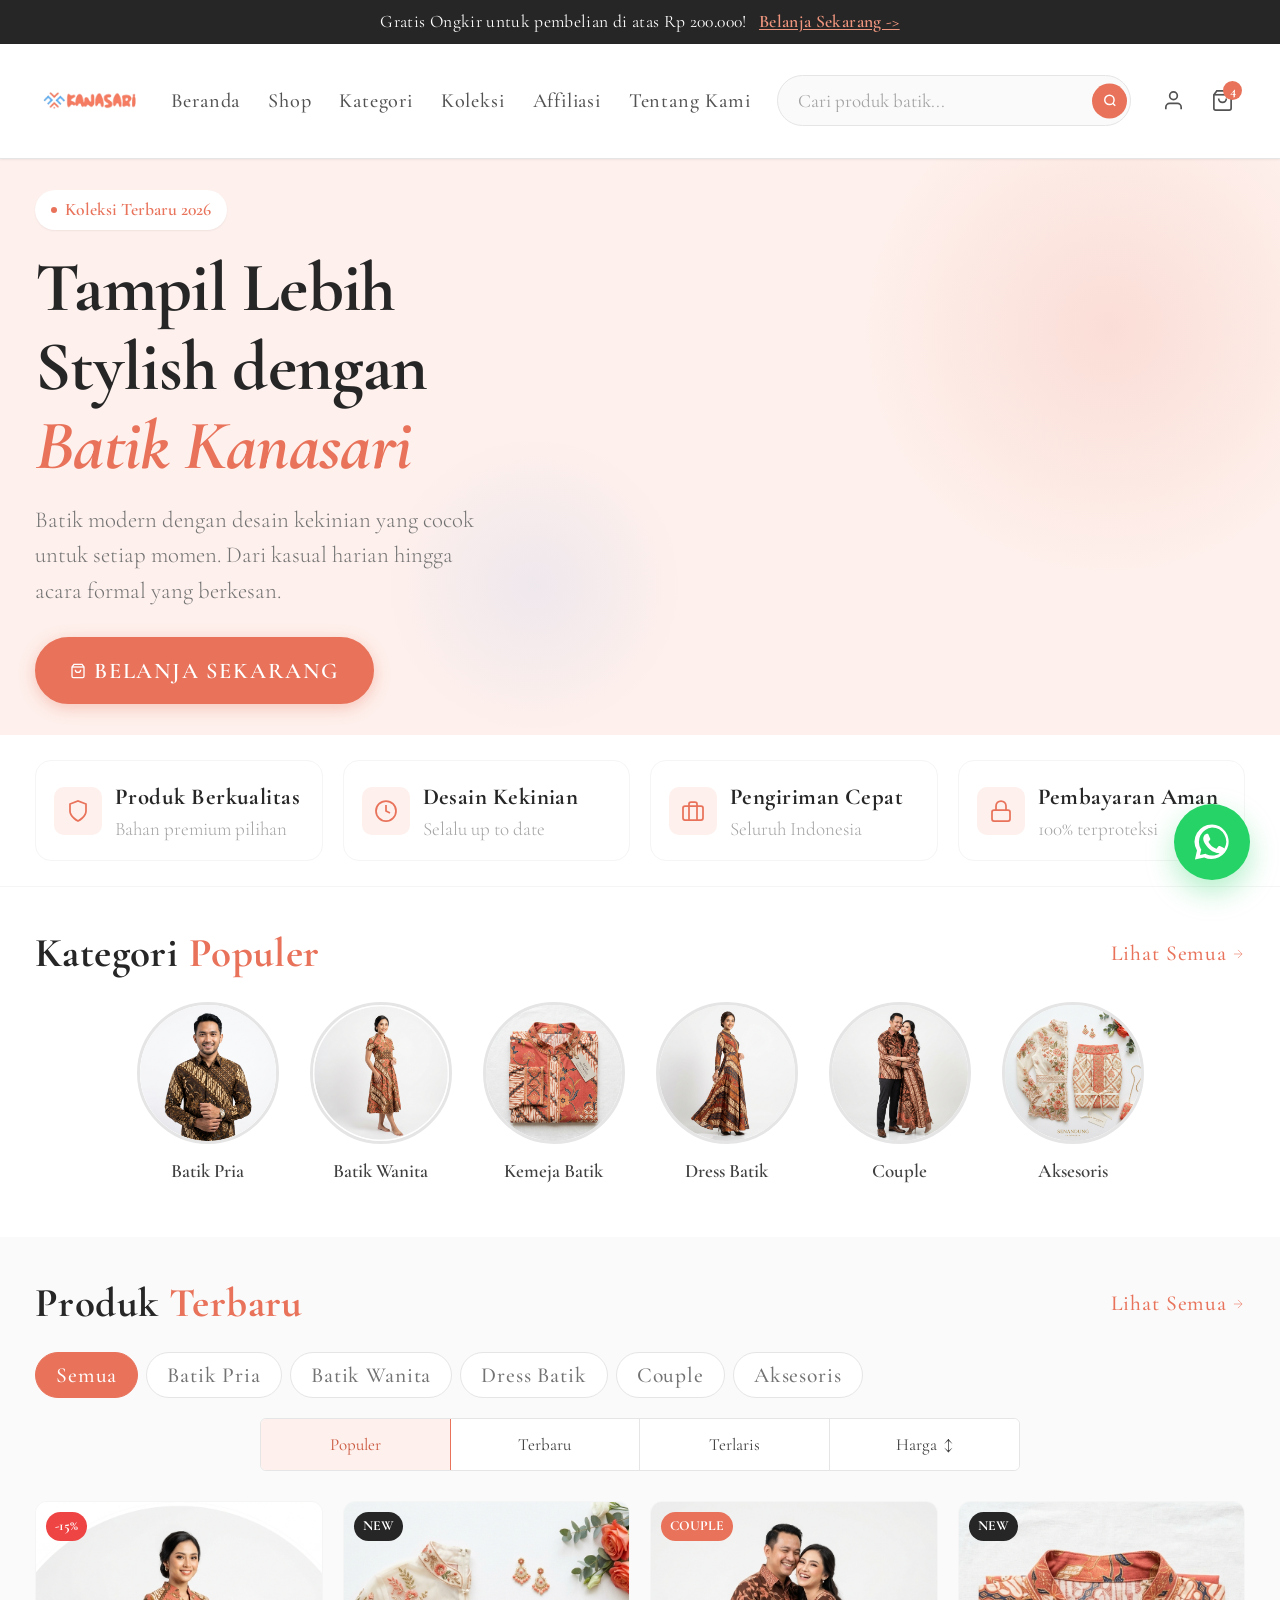
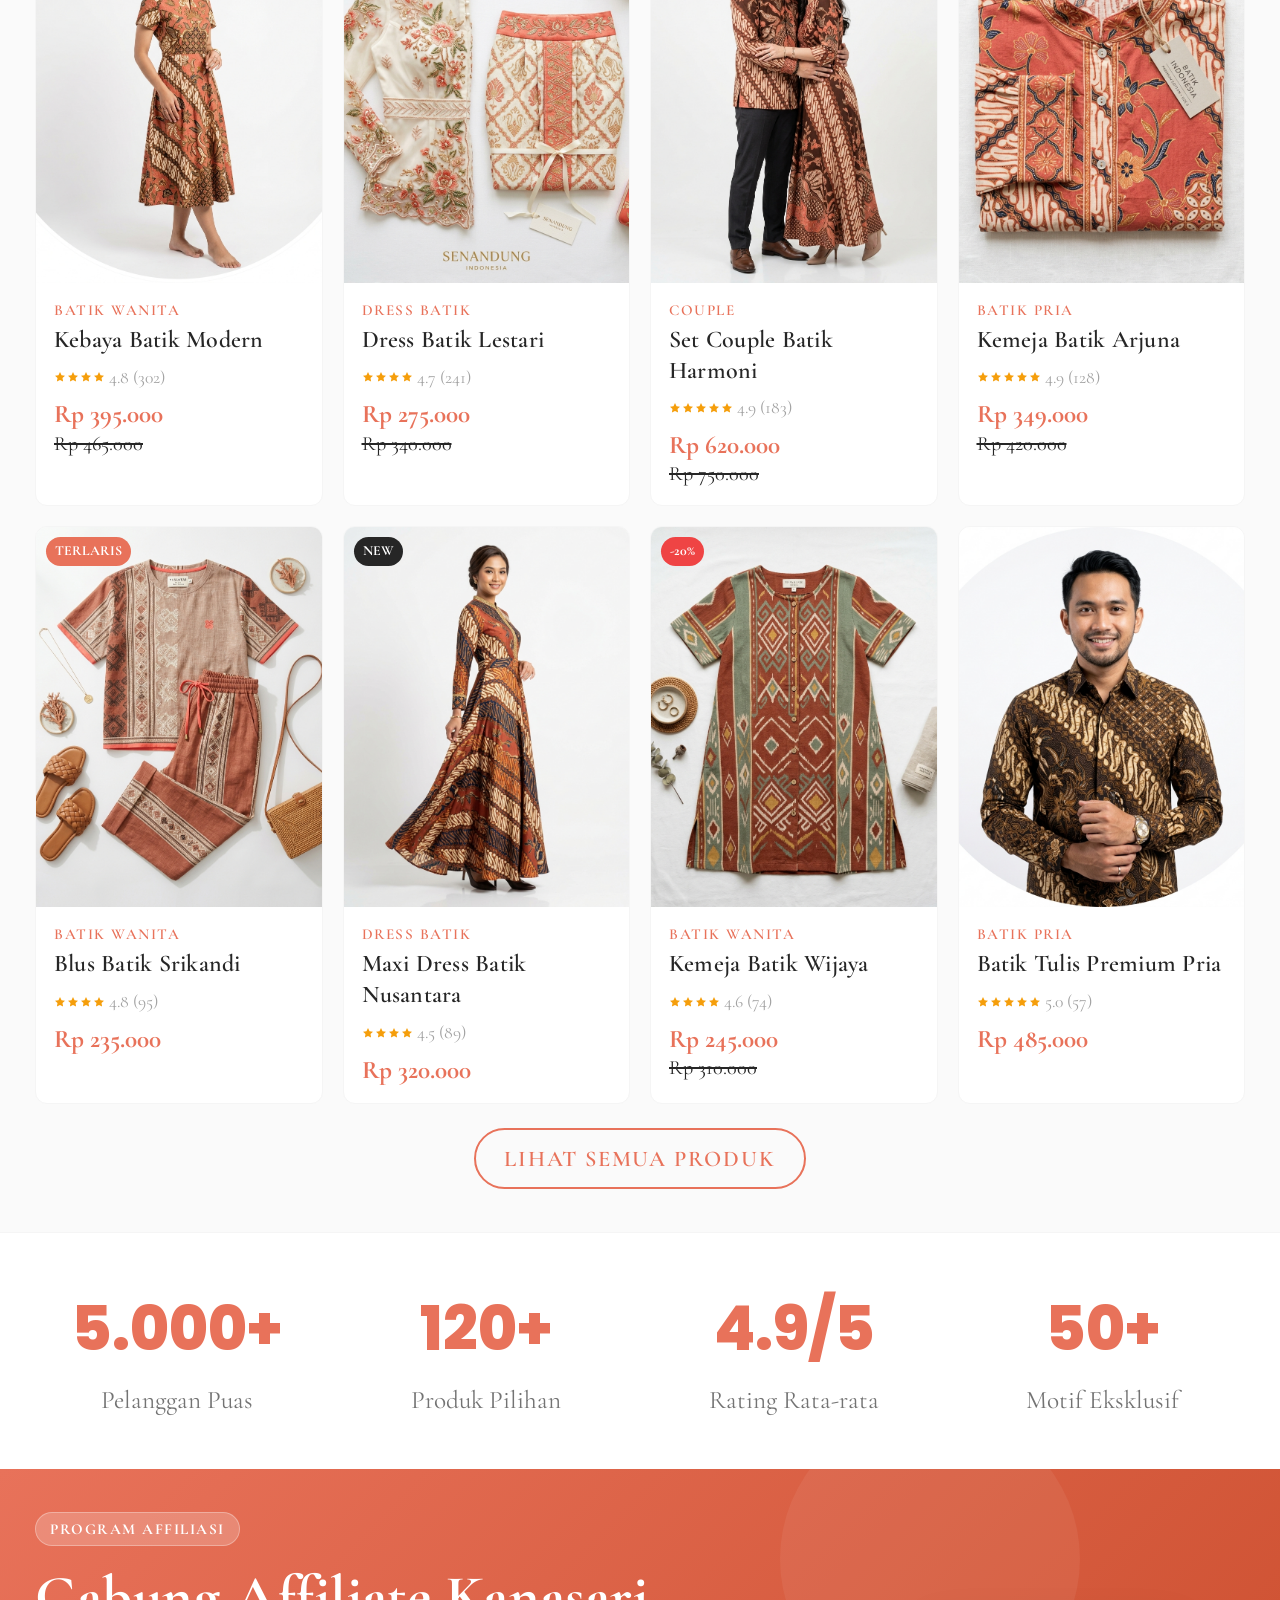
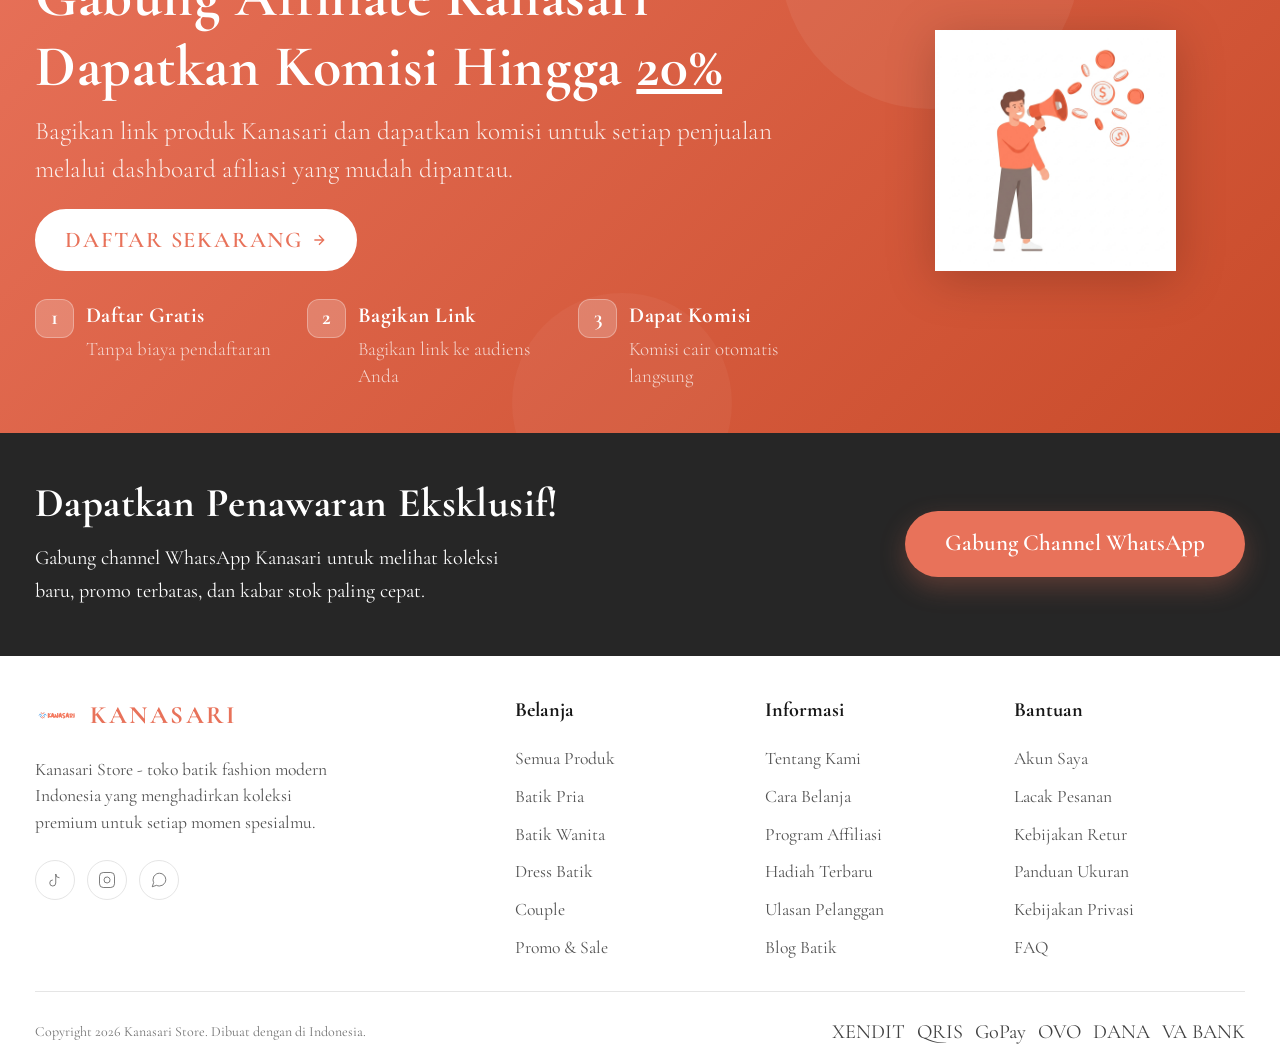
==== commit 8d0f8dbf: "Implement client dashboard revisions" ====
--- a/index.html
+++ b/index.html
@@ -495,13 +495,19 @@
             </button>
           </div>
 
-          <div class="subcategory-filter-tabs" role="group" aria-label="Filter subkategori produk">
-            <button class="sub-filter-tab active" data-subcat="all" onclick="filterSubTab('all')">Semua Pilihan</button>
-            <button class="sub-filter-tab" data-subcat="new" onclick="filterSubTab('new')">New Release</button>
-            <button class="sub-filter-tab" data-subcat="best" onclick="filterSubTab('best')">Bestseller</button>
-            <button class="sub-filter-tab" data-subcat="popular" onclick="filterSubTab('popular')">Populer</button>
-            <button class="sub-filter-tab" data-subcat="low" onclick="filterSubTab('low')">Harga Terendah</button>
-            <button class="sub-filter-tab" data-subcat="high" onclick="filterSubTab('high')">Harga Tertinggi</button>
+          <div class="subcategory-filter-tabs" role="group" aria-label="Urutkan produk">
+            <button class="sub-filter-tab active" data-subcat="popular" onclick="filterSubTab('popular')">Populer</button>
+            <button class="sub-filter-tab" data-subcat="new" onclick="filterSubTab('new')">Terbaru</button>
+            <button class="sub-filter-tab" data-subcat="best" onclick="filterSubTab('best')">Terlaris</button>
+            <button
+              class="sub-filter-tab sub-filter-price"
+              id="price-sort-tab"
+              data-subcat="low"
+              onclick="togglePriceSort(this)"
+              aria-label="Urutkan harga dari rendah ke tinggi"
+            >
+              Harga <span class="price-sort-icon" aria-hidden="true">&#8597;</span>
+            </button>
           </div>
 
           <!-- Products Grid -->
--- a/assets/css/style.css
+++ b/assets/css/style.css
@@ -2257,21 +2257,25 @@
 }
 
 .subcategory-filter-tabs {
-  display: flex;
-  flex-wrap: wrap;
-  justify-content: center;
-  gap: clamp(0.45rem, 1.5vw, 0.75rem);
+  display: grid;
+  grid-template-columns: repeat(4, minmax(0, 1fr));
+  gap: 0;
   margin: 0 auto clamp(1rem, 3vw, 1.5rem);
-  max-width: 760px;
+  width: min(100%, 760px);
+  border: 1px solid var(--neutral-200);
+  border-radius: 6px;
+  overflow: hidden;
+  background: var(--white);
 }
 
 .sub-filter-tab {
-  border: 1px solid var(--neutral-200);
+  border: 0;
+  border-right: 1px solid var(--neutral-200);
   background: var(--white);
   color: var(--neutral-700);
   min-height: 2.5rem;
   padding: 0.52rem 0.88rem;
-  border-radius: 999px;
+  border-radius: 0;
   font-family: var(--font-body);
   font-size: clamp(0.84rem, 1vw, 0.95rem);
   line-height: 1.15;
@@ -2279,6 +2283,20 @@
   transition: border-color 0.2s ease, background 0.2s ease, color 0.2s ease;
 }
 
+.sub-filter-tab:last-child { border-right: 0; }
+
+.sub-filter-price {
+  display: inline-flex;
+  align-items: center;
+  justify-content: center;
+  gap: 0.35rem;
+}
+
+.price-sort-icon {
+  font-family: var(--font-body);
+  font-size: 1rem;
+  line-height: 1;
+}
 .sub-filter-tab:hover,
 .sub-filter-tab.active {
   border-color: var(--primary);
@@ -2302,18 +2320,14 @@
   }
 
   .subcategory-filter-tabs {
-    justify-content: flex-start;
-    overflow-x: auto;
-    flex-wrap: nowrap;
-    padding: 0 0.25rem 0.3rem;
-    -webkit-overflow-scrolling: touch;
+    width: 100%;
+    overflow: hidden;
   }
 
   .sub-filter-tab {
-    flex: 0 0 auto;
     min-height: 2.35rem;
-    padding: 0.46rem 0.72rem;
-    font-size: 0.9rem;
+    padding: 0.46rem 0.3rem;
+    font-size: clamp(0.76rem, 3.5vw, 0.9rem);
   }
 }
 
